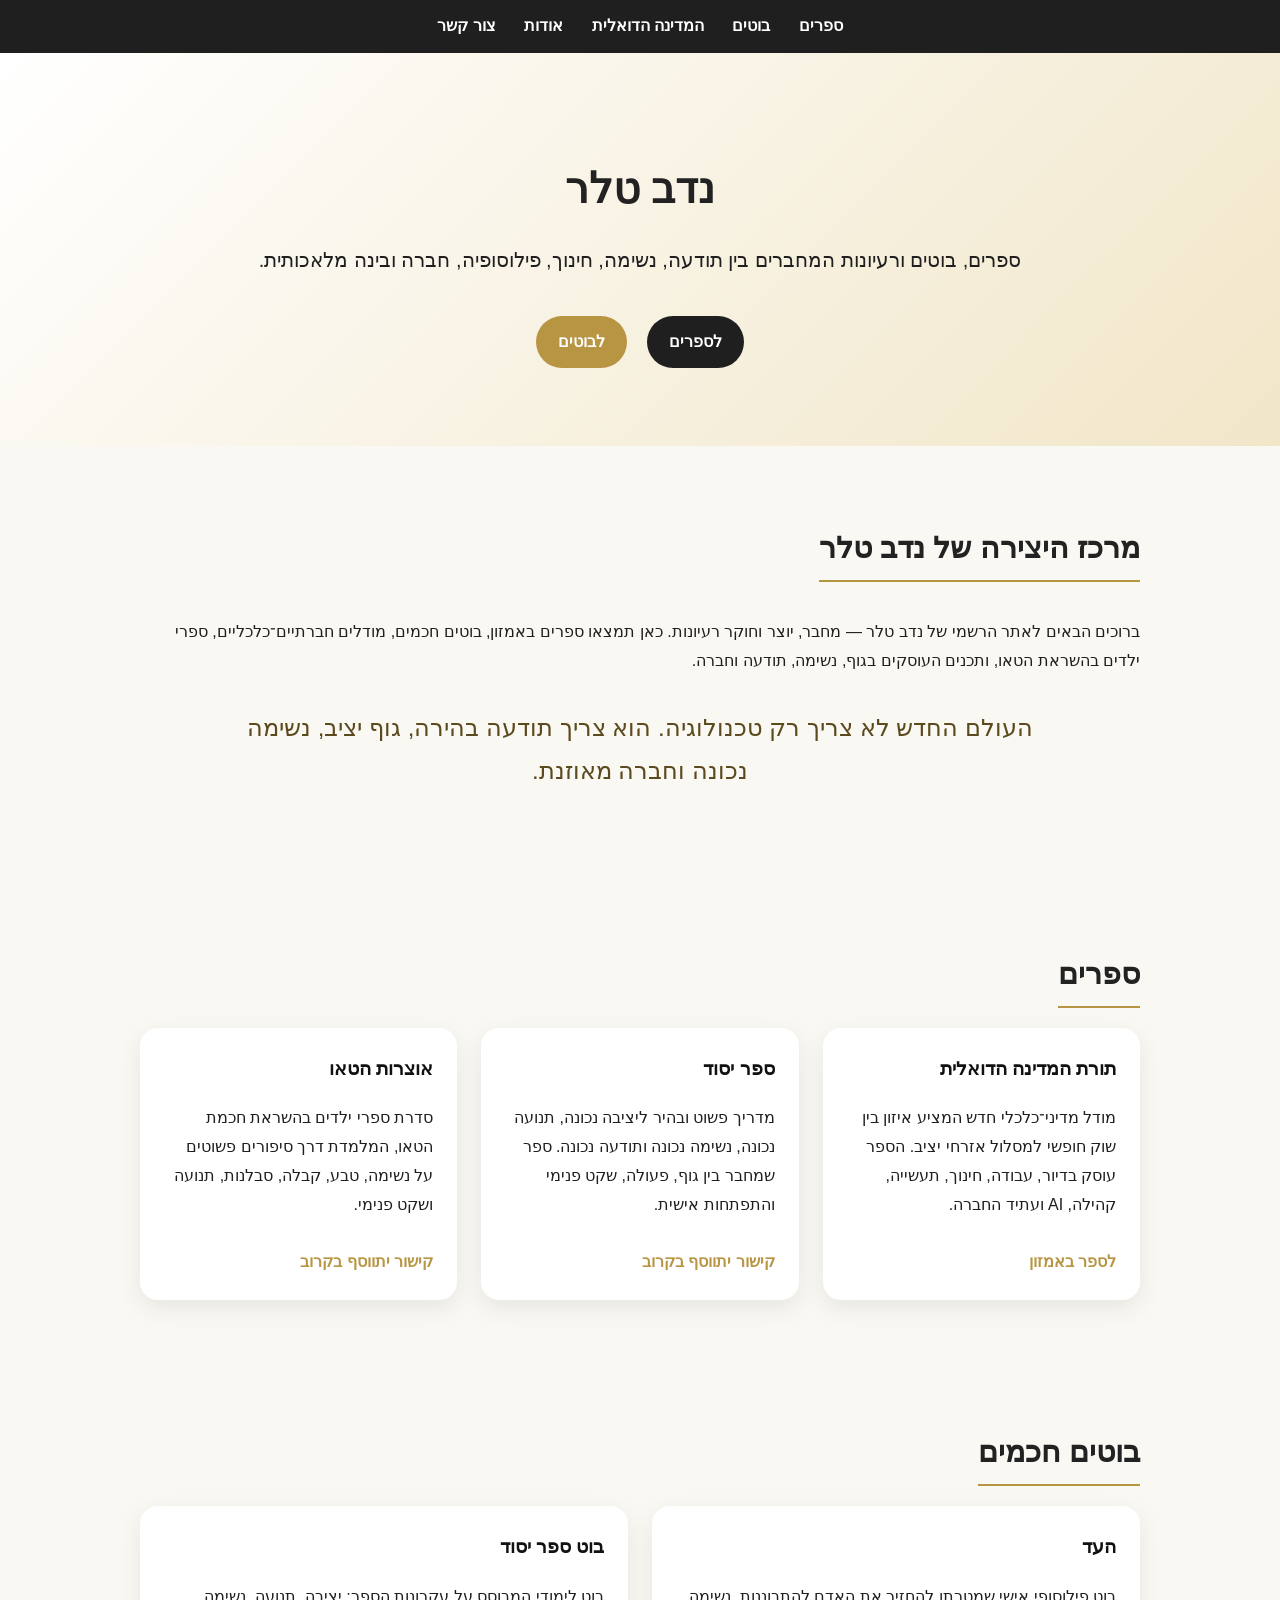
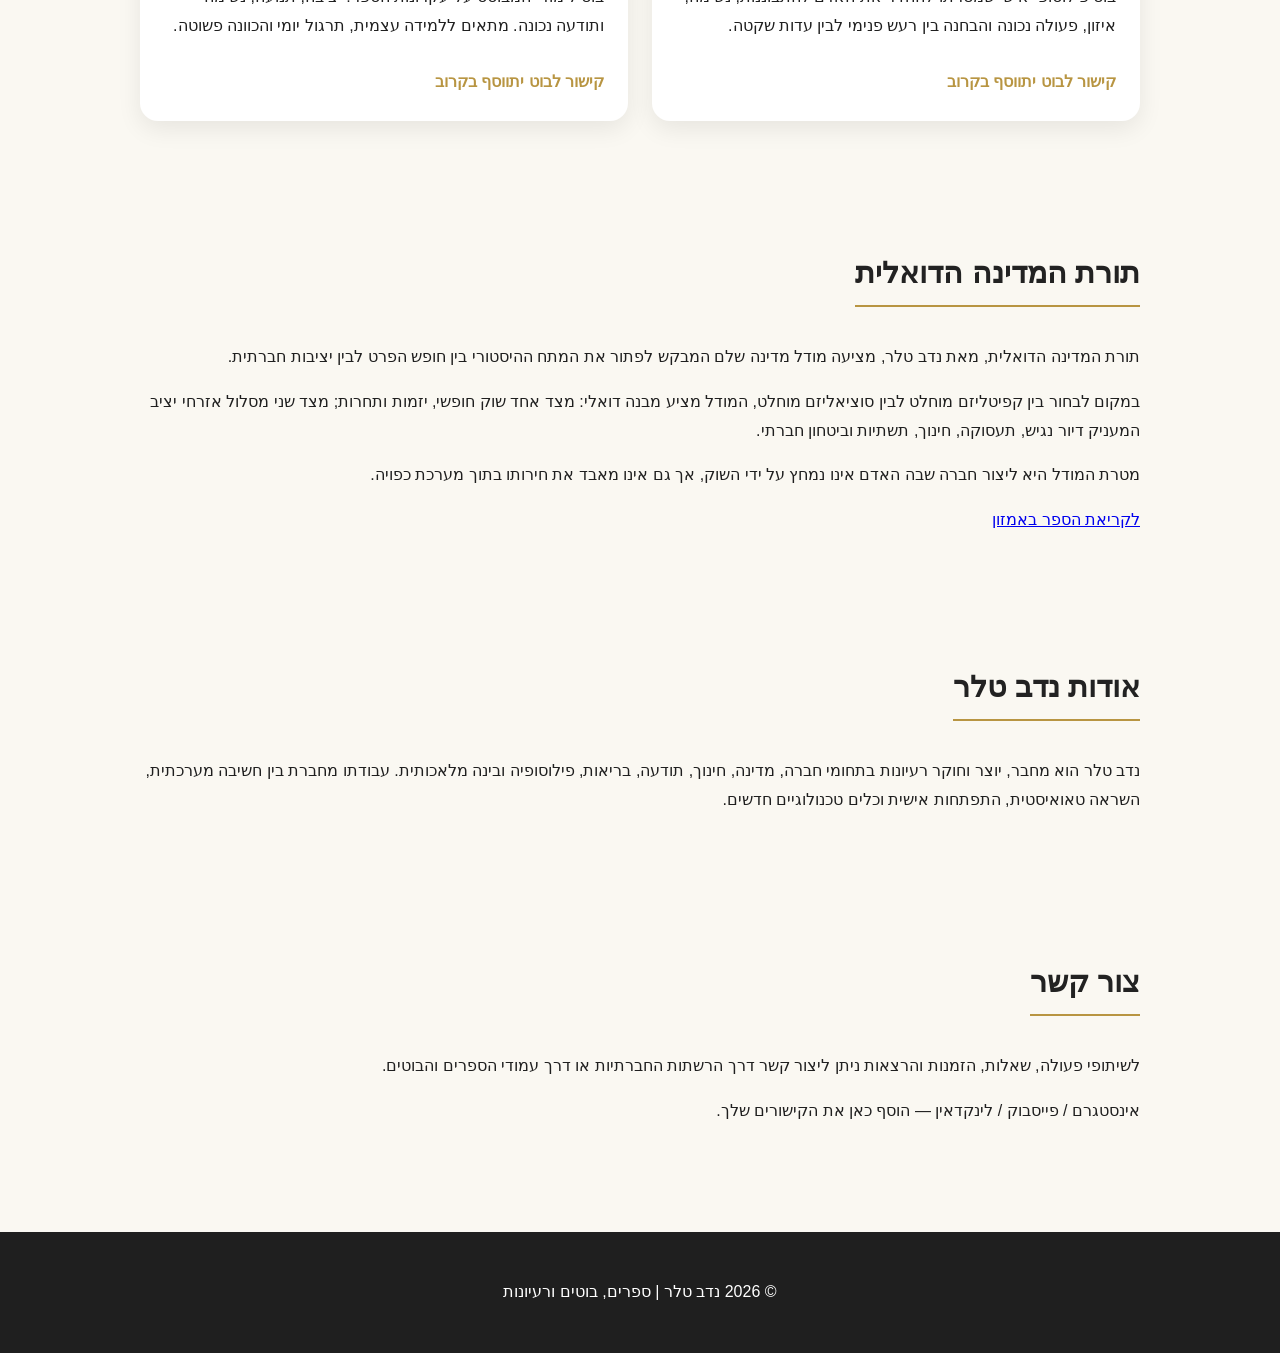
==== index.html @ 66ca5899 "Add files via upload" ====
<!DOCTYPE html>
<html lang="he" dir="rtl">
<head>
  <meta charset="UTF-8" />
  <meta name="viewport" content="width=device-width, initial-scale=1.0" />

  <title>נדב טלר | ספרים, בוטים ורעיונות</title>

  <meta name="description" content="האתר הרשמי של נדב טלר: ספרים באמזון, בוטים חכמים, תורת המדינה הדואלית, אוצרות הטאו, ספר יסוד ותודעת העד." />

  <style>
    body {
      margin: 0;
      font-family: Arial, sans-serif;
      background: #faf8f2;
      color: #1f1f1f;
      line-height: 1.8;
    }

    header {
      background: linear-gradient(135deg, #ffffff, #f1e6c8);
      padding: 70px 20px;
      text-align: center;
    }

    header h1 {
      font-size: 42px;
      margin-bottom: 15px;
      color: #222;
    }

    header p {
      font-size: 20px;
      max-width: 800px;
      margin: 0 auto 30px;
    }

    .buttons a {
      display: inline-block;
      margin: 8px;
      padding: 12px 22px;
      background: #1f1f1f;
      color: white;
      text-decoration: none;
      border-radius: 30px;
      font-weight: bold;
    }

    .buttons a.secondary {
      background: #b89542;
    }

    nav {
      background: #1f1f1f;
      padding: 12px;
      text-align: center;
    }

    nav a {
      color: white;
      text-decoration: none;
      margin: 0 12px;
      font-weight: bold;
    }

    section {
      max-width: 1000px;
      margin: auto;
      padding: 50px 20px;
    }

    h2 {
      font-size: 30px;
      margin-bottom: 20px;
      color: #222;
      border-bottom: 2px solid #b89542;
      display: inline-block;
      padding-bottom: 5px;
    }

    .grid {
      display: grid;
      grid-template-columns: repeat(auto-fit, minmax(280px, 1fr));
      gap: 24px;
    }

    .card {
      background: white;
      padding: 24px;
      border-radius: 18px;
      box-shadow: 0 8px 24px rgba(0,0,0,0.08);
    }

    .card h3 {
      margin-top: 0;
      color: #111;
    }

    .card a {
      display: inline-block;
      margin-top: 12px;
      color: #b89542;
      font-weight: bold;
      text-decoration: none;
    }

    footer {
      background: #1f1f1f;
      color: white;
      text-align: center;
      padding: 30px 20px;
      margin-top: 40px;
    }

    .quote {
      font-size: 24px;
      text-align: center;
      color: #5c4a1f;
      margin: 30px auto;
      max-width: 800px;
    }
  </style>
</head>

<body>

  <nav>
    <a href="#books">ספרים</a>
    <a href="#bots">בוטים</a>
    <a href="#dual-state">המדינה הדואלית</a>
    <a href="#about">אודות</a>
    <a href="#contact">צור קשר</a>
  </nav>

  <header>
    <h1>נדב טלר</h1>
    <p>
      ספרים, בוטים ורעיונות המחברים בין תודעה, נשימה, חינוך, פילוסופיה, חברה ובינה מלאכותית.
    </p>

    <div class="buttons">
      <a href="#books">לספרים</a>
      <a href="#bots" class="secondary">לבוטים</a>
    </div>
  </header>

  <section id="intro">
    <h2>מרכז היצירה של נדב טלר</h2>
    <p>
      ברוכים הבאים לאתר הרשמי של נדב טלר — מחבר, יוצר וחוקר רעיונות.
      כאן תמצאו ספרים באמזון, בוטים חכמים, מודלים חברתיים־כלכליים,
      ספרי ילדים בהשראת הטאו, ותכנים העוסקים בגוף, נשימה, תודעה וחברה.
    </p>

    <p class="quote">
      העולם החדש לא צריך רק טכנולוגיה. הוא צריך תודעה בהירה, גוף יציב, נשימה נכונה וחברה מאוזנת.
    </p>
  </section>

  <section id="books">
    <h2>ספרים</h2>

    <div class="grid">

      <div class="card">
        <h3>תורת המדינה הדואלית</h3>
        <p>
          מודל מדיני־כלכלי חדש המציע איזון בין שוק חופשי למסלול אזרחי יציב.
          הספר עוסק בדיור, עבודה, חינוך, תעשייה, קהילה, AI ועתיד החברה.
        </p>
        <a href="https://www.amazon.com/dp/B0H24NQLD6" target="_blank">לספר באמזון</a>
      </div>

      <div class="card">
        <h3>ספר יסוד</h3>
        <p>
          מדריך פשוט ובהיר ליציבה נכונה, תנועה נכונה, נשימה נכונה ותודעה נכונה.
          ספר שמחבר בין גוף, פעולה, שקט פנימי והתפתחות אישית.
        </p>
        <a href="#" target="_blank">קישור יתווסף בקרוב</a>
      </div>

      <div class="card">
        <h3>אוצרות הטאו</h3>
        <p>
          סדרת ספרי ילדים בהשראת חכמת הטאו, המלמדת דרך סיפורים פשוטים על נשימה,
          טבע, קבלה, סבלנות, תנועה ושקט פנימי.
        </p>
        <a href="#" target="_blank">קישור יתווסף בקרוב</a>
      </div>

    </div>
  </section>

  <section id="bots">
    <h2>בוטים חכמים</h2>

    <div class="grid">

      <div class="card">
        <h3>העד</h3>
        <p>
          בוט פילוסופי אישי שמטרתו להחזיר את האדם להתבוננות, נשימה, איזון,
          פעולה נכונה והבחנה בין רעש פנימי לבין עדות שקטה.
        </p>
        <a href="#" target="_blank">קישור לבוט יתווסף בקרוב</a>
      </div>

      <div class="card">
        <h3>בוט ספר יסוד</h3>
        <p>
          בוט לימודי המבוסס על עקרונות הספר: יציבה, תנועה, נשימה ותודעה נכונה.
          מתאים ללמידה עצמית, תרגול יומי והכוונה פשוטה.
        </p>
        <a href="#" target="_blank">קישור לבוט יתווסף בקרוב</a>
      </div>

    </div>
  </section>

  <section id="dual-state">
    <h2>תורת המדינה הדואלית</h2>
    <p>
      תורת המדינה הדואלית, מאת נדב טלר, מציעה מודל מדינה שלם המבקש לפתור את
      המתח ההיסטורי בין חופש הפרט לבין יציבות חברתית.
    </p>

    <p>
      במקום לבחור בין קפיטליזם מוחלט לבין סוציאליזם מוחלט, המודל מציע מבנה דואלי:
      מצד אחד שוק חופשי, יזמות ותחרות; מצד שני מסלול אזרחי יציב המעניק דיור נגיש,
      תעסוקה, חינוך, תשתיות וביטחון חברתי.
    </p>

    <p>
      מטרת המודל היא ליצור חברה שבה האדם אינו נמחץ על ידי השוק,
      אך גם אינו מאבד את חירותו בתוך מערכת כפויה.
    </p>

    <a href="https://www.amazon.com/dp/B0H24NQLD6" target="_blank">לקריאת הספר באמזון</a>
  </section>

  <section id="about">
    <h2>אודות נדב טלר</h2>
    <p>
      נדב טלר הוא מחבר, יוצר וחוקר רעיונות בתחומי חברה, מדינה, חינוך, תודעה,
      בריאות, פילוסופיה ובינה מלאכותית. עבודתו מחברת בין חשיבה מערכתית,
      השראה טאואיסטית, התפתחות אישית וכלים טכנולוגיים חדשים.
    </p>
  </section>

  <section id="contact">
    <h2>צור קשר</h2>
    <p>
      לשיתופי פעולה, שאלות, הזמנות והרצאות ניתן ליצור קשר דרך הרשתות החברתיות
      או דרך עמודי הספרים והבוטים.
    </p>

    <p>
      אינסטגרם / פייסבוק / לינקדאין — הוסף כאן את הקישורים שלך.
    </p>
  </section>

  <footer>
    <p>© 2026 נדב טלר | ספרים, בוטים ורעיונות</p>
  </footer>

</body>
</html>
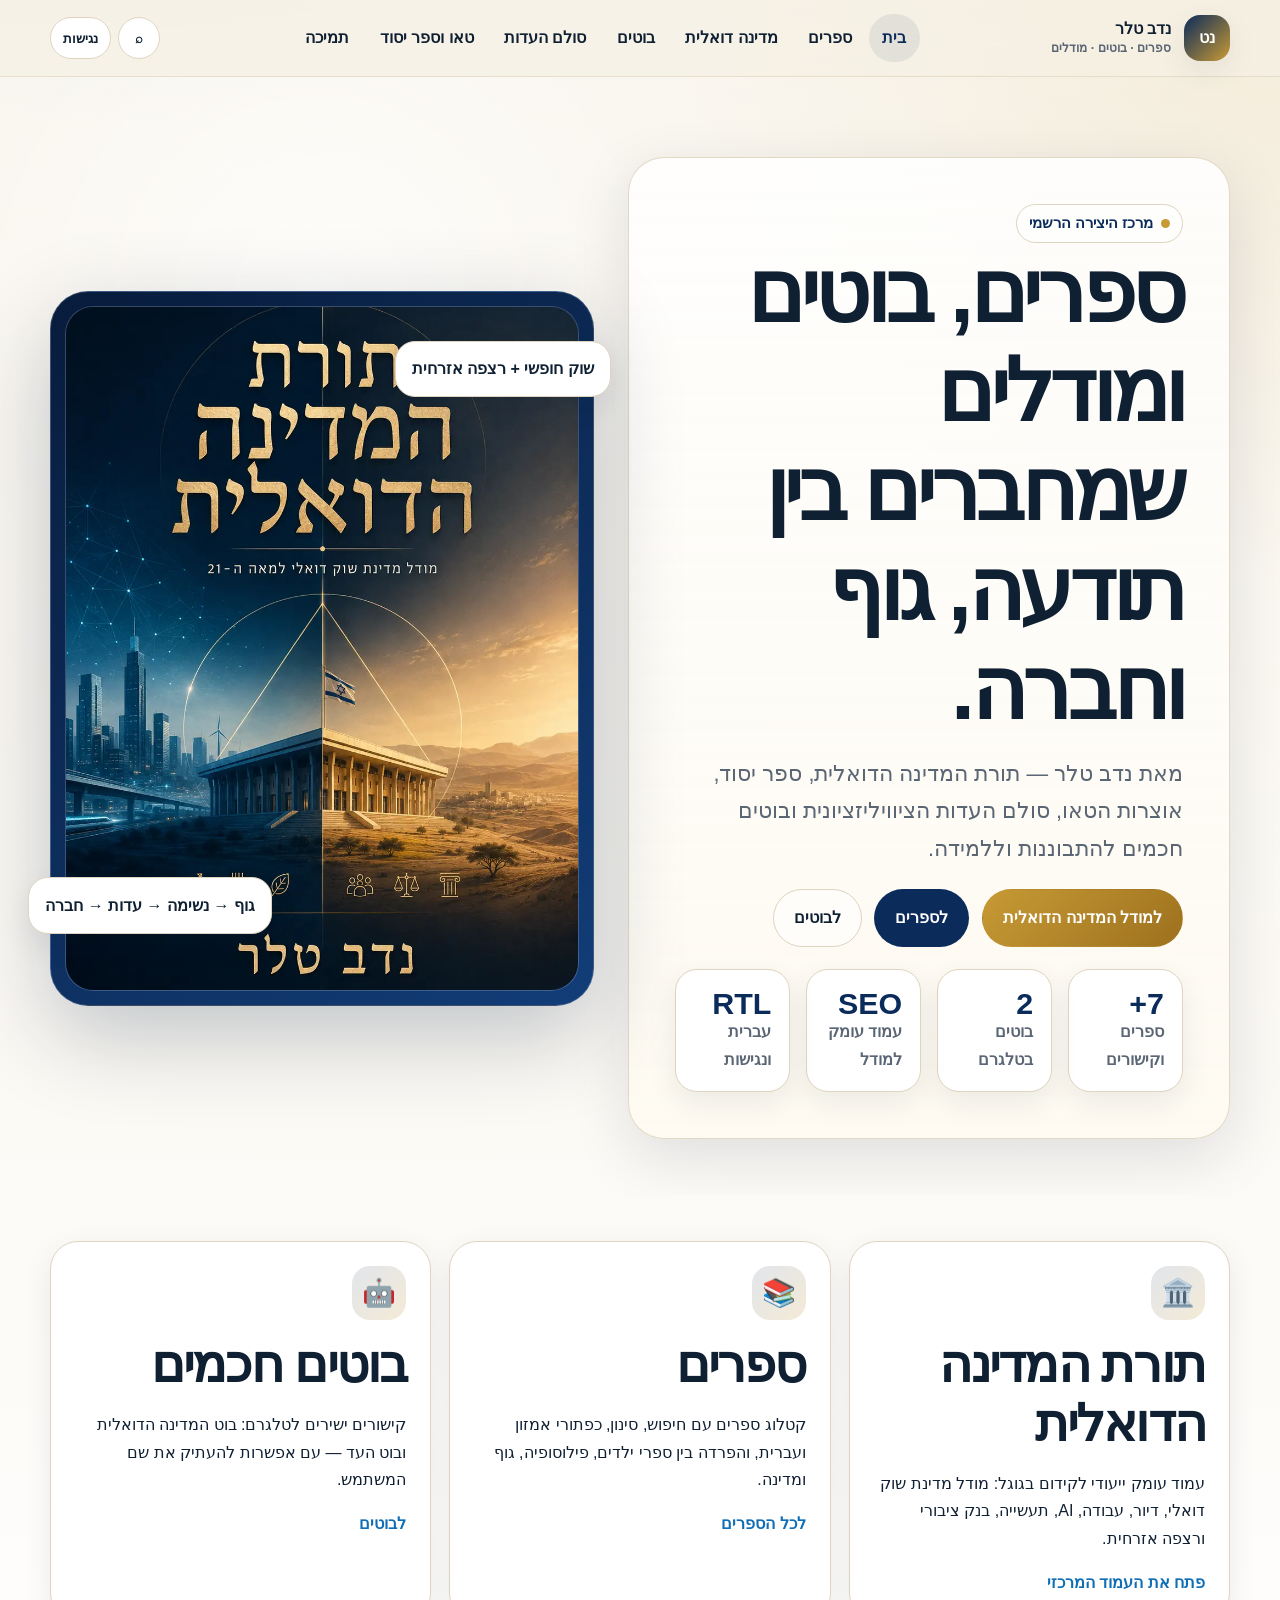
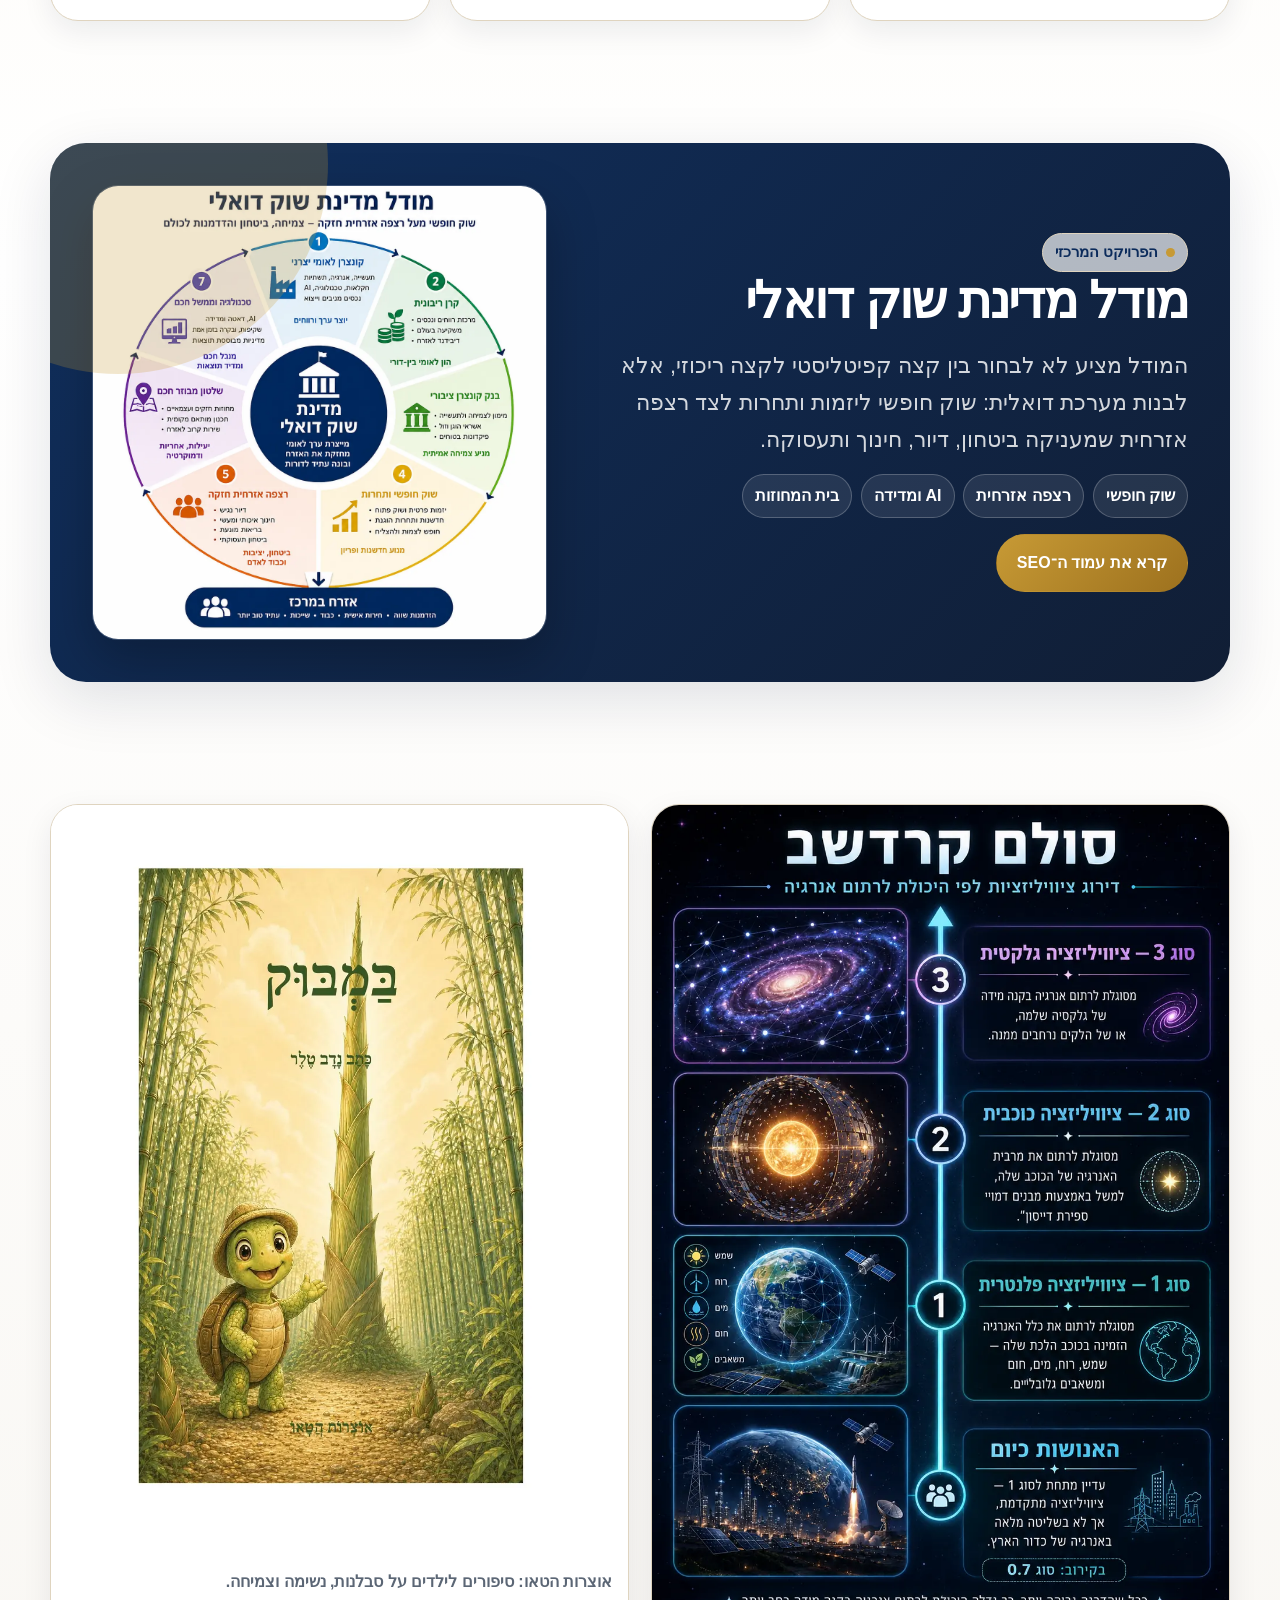
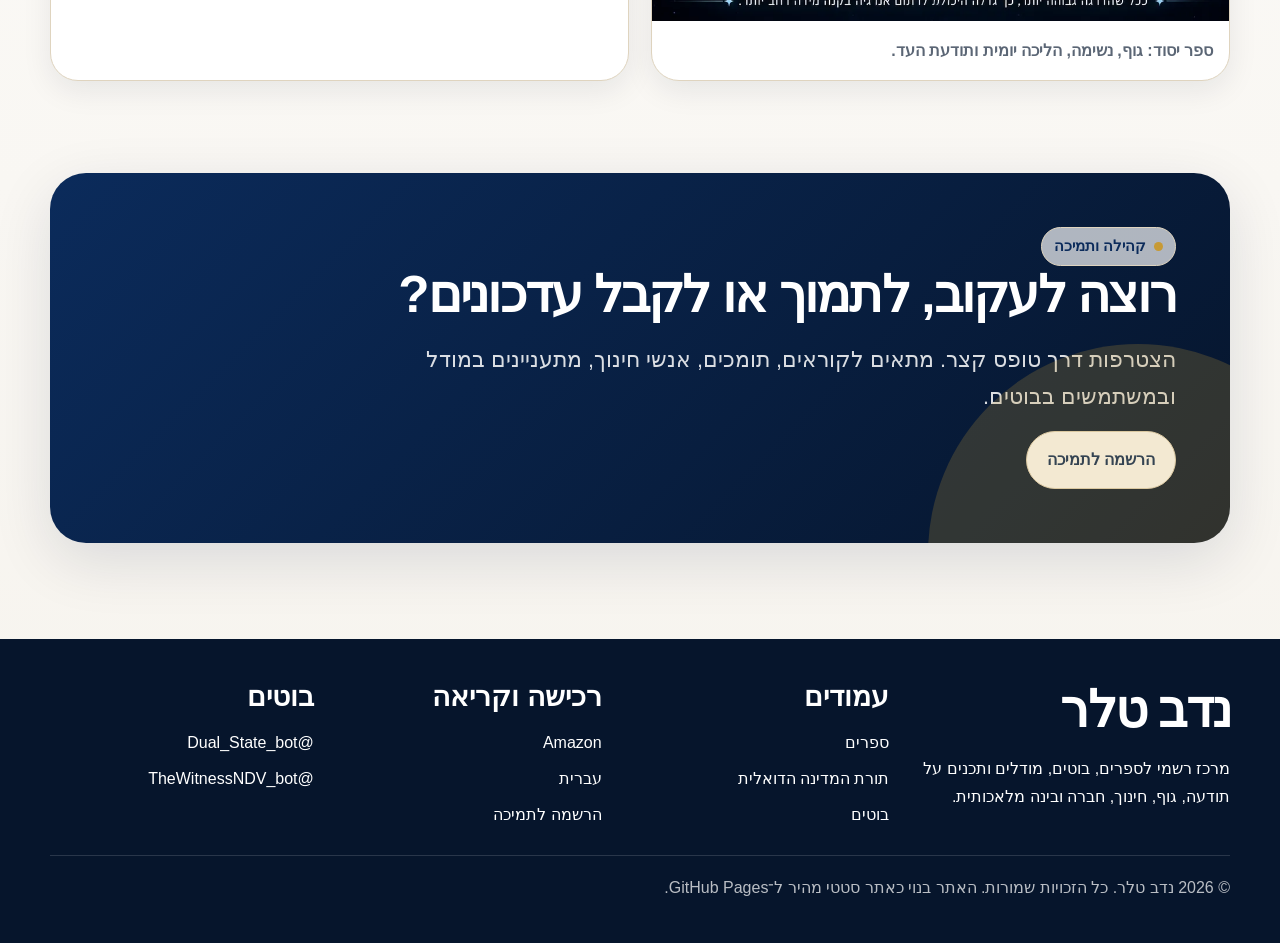
==== commit bb170c77: "Add files via upload" ====
--- a/index.html
+++ b/index.html
@@ -1,268 +1,146 @@
-<!DOCTYPE html>
-<html lang="he" dir="rtl">
-<head>
-  <meta charset="UTF-8" />
-  <meta name="viewport" content="width=device-width, initial-scale=1.0" />
-
-  <title>נדב טלר | ספרים, בוטים ורעיונות</title>
-
-  <meta name="description" content="האתר הרשמי של נדב טלר: ספרים באמזון, בוטים חכמים, תורת המדינה הדואלית, אוצרות הטאו, ספר יסוד ותודעת העד." />
-
-  <style>
-    body {
-      margin: 0;
-      font-family: Arial, sans-serif;
-      background: #faf8f2;
-      color: #1f1f1f;
-      line-height: 1.8;
-    }
-
-    header {
-      background: linear-gradient(135deg, #ffffff, #f1e6c8);
-      padding: 70px 20px;
-      text-align: center;
-    }
-
-    header h1 {
-      font-size: 42px;
-      margin-bottom: 15px;
-      color: #222;
-    }
-
-    header p {
-      font-size: 20px;
-      max-width: 800px;
-      margin: 0 auto 30px;
-    }
-
-    .buttons a {
-      display: inline-block;
-      margin: 8px;
-      padding: 12px 22px;
-      background: #1f1f1f;
-      color: white;
-      text-decoration: none;
-      border-radius: 30px;
-      font-weight: bold;
-    }
-
-    .buttons a.secondary {
-      background: #b89542;
-    }
-
-    nav {
-      background: #1f1f1f;
-      padding: 12px;
-      text-align: center;
-    }
-
-    nav a {
-      color: white;
-      text-decoration: none;
-      margin: 0 12px;
-      font-weight: bold;
-    }
-
-    section {
-      max-width: 1000px;
-      margin: auto;
-      padding: 50px 20px;
-    }
-
-    h2 {
-      font-size: 30px;
-      margin-bottom: 20px;
-      color: #222;
-      border-bottom: 2px solid #b89542;
-      display: inline-block;
-      padding-bottom: 5px;
-    }
-
-    .grid {
-      display: grid;
-      grid-template-columns: repeat(auto-fit, minmax(280px, 1fr));
-      gap: 24px;
-    }
-
-    .card {
-      background: white;
-      padding: 24px;
-      border-radius: 18px;
-      box-shadow: 0 8px 24px rgba(0,0,0,0.08);
-    }
-
-    .card h3 {
-      margin-top: 0;
-      color: #111;
-    }
-
-    .card a {
-      display: inline-block;
-      margin-top: 12px;
-      color: #b89542;
-      font-weight: bold;
-      text-decoration: none;
-    }
-
-    footer {
-      background: #1f1f1f;
-      color: white;
-      text-align: center;
-      padding: 30px 20px;
-      margin-top: 40px;
-    }
-
-    .quote {
-      font-size: 24px;
-      text-align: center;
-      color: #5c4a1f;
-      margin: 30px auto;
-      max-width: 800px;
-    }
-  </style>
-</head>
-
-<body>
-
-  <nav>
-    <a href="#books">ספרים</a>
-    <a href="#bots">בוטים</a>
-    <a href="#dual-state">המדינה הדואלית</a>
-    <a href="#about">אודות</a>
-    <a href="#contact">צור קשר</a>
-  </nav>
-
-  <header>
-    <h1>נדב טלר</h1>
-    <p>
-      ספרים, בוטים ורעיונות המחברים בין תודעה, נשימה, חינוך, פילוסופיה, חברה ובינה מלאכותית.
-    </p>
-
-    <div class="buttons">
-      <a href="#books">לספרים</a>
-      <a href="#bots" class="secondary">לבוטים</a>
-    </div>
-  </header>
-
-  <section id="intro">
-    <h2>מרכז היצירה של נדב טלר</h2>
-    <p>
-      ברוכים הבאים לאתר הרשמי של נדב טלר — מחבר, יוצר וחוקר רעיונות.
-      כאן תמצאו ספרים באמזון, בוטים חכמים, מודלים חברתיים־כלכליים,
-      ספרי ילדים בהשראת הטאו, ותכנים העוסקים בגוף, נשימה, תודעה וחברה.
-    </p>
-
-    <p class="quote">
-      העולם החדש לא צריך רק טכנולוגיה. הוא צריך תודעה בהירה, גוף יציב, נשימה נכונה וחברה מאוזנת.
-    </p>
-  </section>
-
-  <section id="books">
-    <h2>ספרים</h2>
-
-    <div class="grid">
-
-      <div class="card">
-        <h3>תורת המדינה הדואלית</h3>
-        <p>
-          מודל מדיני־כלכלי חדש המציע איזון בין שוק חופשי למסלול אזרחי יציב.
-          הספר עוסק בדיור, עבודה, חינוך, תעשייה, קהילה, AI ועתיד החברה.
-        </p>
-        <a href="https://www.amazon.com/dp/B0H24NQLD6" target="_blank">לספר באמזון</a>
-      </div>
-
-      <div class="card">
-        <h3>ספר יסוד</h3>
-        <p>
-          מדריך פשוט ובהיר ליציבה נכונה, תנועה נכונה, נשימה נכונה ותודעה נכונה.
-          ספר שמחבר בין גוף, פעולה, שקט פנימי והתפתחות אישית.
-        </p>
-        <a href="#" target="_blank">קישור יתווסף בקרוב</a>
-      </div>
-
-      <div class="card">
-        <h3>אוצרות הטאו</h3>
-        <p>
-          סדרת ספרי ילדים בהשראת חכמת הטאו, המלמדת דרך סיפורים פשוטים על נשימה,
-          טבע, קבלה, סבלנות, תנועה ושקט פנימי.
-        </p>
-        <a href="#" target="_blank">קישור יתווסף בקרוב</a>
-      </div>
-
-    </div>
-  </section>
-
-  <section id="bots">
-    <h2>בוטים חכמים</h2>
-
-    <div class="grid">
-
-      <div class="card">
-        <h3>העד</h3>
-        <p>
-          בוט פילוסופי אישי שמטרתו להחזיר את האדם להתבוננות, נשימה, איזון,
-          פעולה נכונה והבחנה בין רעש פנימי לבין עדות שקטה.
-        </p>
-        <a href="#" target="_blank">קישור לבוט יתווסף בקרוב</a>
-      </div>
-
-      <div class="card">
-        <h3>בוט ספר יסוד</h3>
-        <p>
-          בוט לימודי המבוסס על עקרונות הספר: יציבה, תנועה, נשימה ותודעה נכונה.
-          מתאים ללמידה עצמית, תרגול יומי והכוונה פשוטה.
-        </p>
-        <a href="#" target="_blank">קישור לבוט יתווסף בקרוב</a>
-      </div>
-
-    </div>
-  </section>
-
-  <section id="dual-state">
-    <h2>תורת המדינה הדואלית</h2>
-    <p>
-      תורת המדינה הדואלית, מאת נדב טלר, מציעה מודל מדינה שלם המבקש לפתור את
-      המתח ההיסטורי בין חופש הפרט לבין יציבות חברתית.
-    </p>
-
-    <p>
-      במקום לבחור בין קפיטליזם מוחלט לבין סוציאליזם מוחלט, המודל מציע מבנה דואלי:
-      מצד אחד שוק חופשי, יזמות ותחרות; מצד שני מסלול אזרחי יציב המעניק דיור נגיש,
-      תעסוקה, חינוך, תשתיות וביטחון חברתי.
-    </p>
-
-    <p>
-      מטרת המודל היא ליצור חברה שבה האדם אינו נמחץ על ידי השוק,
-      אך גם אינו מאבד את חירותו בתוך מערכת כפויה.
-    </p>
-
-    <a href="https://www.amazon.com/dp/B0H24NQLD6" target="_blank">לקריאת הספר באמזון</a>
-  </section>
-
-  <section id="about">
-    <h2>אודות נדב טלר</h2>
-    <p>
-      נדב טלר הוא מחבר, יוצר וחוקר רעיונות בתחומי חברה, מדינה, חינוך, תודעה,
-      בריאות, פילוסופיה ובינה מלאכותית. עבודתו מחברת בין חשיבה מערכתית,
-      השראה טאואיסטית, התפתחות אישית וכלים טכנולוגיים חדשים.
-    </p>
-  </section>
-
-  <section id="contact">
-    <h2>צור קשר</h2>
-    <p>
-      לשיתופי פעולה, שאלות, הזמנות והרצאות ניתן ליצור קשר דרך הרשתות החברתיות
-      או דרך עמודי הספרים והבוטים.
-    </p>
-
-    <p>
-      אינסטגרם / פייסבוק / לינקדאין — הוסף כאן את הקישורים שלך.
-    </p>
-  </section>
-
-  <footer>
-    <p>© 2026 נדב טלר | ספרים, בוטים ורעיונות</p>
-  </footer>
-
-</body>
+<!doctype html>
+<html lang="he" dir="rtl">
+<head>
+  <meta charset="utf-8">
+  <meta name="viewport" content="width=device-width, initial-scale=1">
+  <title>נדב טלר | ספרים, בוטים ומודלים לעולם חדש</title>
+  <meta name="description" content="האתר הרשמי של נדב טלר: תורת המדינה הדואלית, ספר יסוד, אוצרות הטאו, סולם העדות הציוויליזציונית ובוטים בטלגרם.">
+  <meta name="keywords" content="נדב טלר, תורת המדינה הדואלית, מדינת שוק דואלי, אוצרות הטאו, ספר יסוד, בוטים בטלגרם">
+  <meta name="author" content="נדב טלר">
+  <meta name="robots" content="index, follow, max-image-preview:large">
+  <link rel="canonical" href="https://chiefteller.github.io/nadav-teller-official/">
+  <link rel="icon" href="assets/img/favicon.svg" type="image/svg+xml">
+  <link rel="preload" href="assets/css/style.css" as="style">
+  <link rel="stylesheet" href="assets/css/style.css">
+  <meta property="og:type" content="website">
+  <meta property="og:locale" content="he_IL">
+  <meta property="og:site_name" content="נדב טלר — ספרים, בוטים ומודלים">
+  <meta property="og:title" content="נדב טלר | ספרים, בוטים ומודלים לעולם חדש">
+  <meta property="og:description" content="האתר הרשמי של נדב טלר: תורת המדינה הדואלית, ספר יסוד, אוצרות הטאו, סולם העדות הציוויליזציונית ובוטים בטלגרם.">
+  <meta property="og:url" content="https://chiefteller.github.io/nadav-teller-official/">
+  <meta property="og:image" content="https://chiefteller.github.io/nadav-teller-official/assets/img/og-dual-state.jpg">
+  <meta name="twitter:card" content="summary_large_image">
+  <meta name="theme-color" content="#0b2b5b">
+  <link rel="manifest" href="site.webmanifest">
+  <!-- Search Console: הדבק כאן תג אימות של Google Search Console אם תקבל כזה מגוגל -->
+  <script type="application/ld+json">
+  {"@context": "https://schema.org", "@type": "Person", "name": "Nadav Teller", "alternateName": "נדב טלר", "url": "https://chiefteller.github.io/nadav-teller-official/", "sameAs": ["https://www.amazon.com/dp/B0H24NQLD6", "https://www.e-vrit.co.il/Author/19479/%D7%A0%D7%93%D7%91_%D7%98%D7%9C%D7%A8"], "knowsAbout": ["תורת המדינה הדואלית", "מודל מדינת שוק דואלי", "תודעת העד", "אוצרות הטאו", "ספר יסוד", "בוטים חכמים"]}
+  </script>
+  
+</head>
+<body>
+  <a class="skip-link" href="#main">דלג לתוכן המרכזי</a>
+  <div class="read-progress" aria-hidden="true"></div>
+
+  <header class="site-header" role="banner">
+    <div class="container header-inner">
+      <a class="brand" href="index.html" aria-label="דף הבית של נדב טלר">
+        <span class="brand-mark" aria-hidden="true">נט</span>
+        <span class="brand-name">נדב טלר<small>ספרים · בוטים · מודלים</small></span>
+      </a>
+      <nav class="main-nav" data-main-nav aria-label="ניווט ראשי"><a href="index.html">בית</a><a href="books.html">ספרים</a><a href="dual-state.html">מדינה דואלית</a><a href="bots.html">בוטים</a><a href="witness.html">סולם העדות</a><a href="tao.html">טאו וספר יסוד</a><a href="support.html">תמיכה</a></nav>
+      <div class="header-actions">
+        <button class="icon-btn" type="button" data-search-open aria-expanded="false" aria-label="חיפוש באתר">⌕</button>
+        <button class="icon-btn" type="button" data-access-open aria-expanded="false" aria-label="פתיחת אפשרויות נגישות">נגישות</button>
+        <button class="icon-btn nav-toggle" type="button" data-nav-toggle aria-expanded="false" aria-label="פתיחת תפריט">☰</button>
+      </div>
+    </div>
+  </header>
+  <aside class="access-panel" data-access-panel aria-label="אפשרויות נגישות">
+    <h2>אפשרויות נגישות</h2>
+    <div class="toggle-row"><span>ניגודיות גבוהה</span><button type="button" data-pref="contrast">הפעל/כבה</button></div>
+    <div class="toggle-row"><span>טקסט גדול</span><button type="button" data-pref="largeText">הפעל/כבה</button></div>
+    <div class="toggle-row"><span>צמצום תנועה</span><button type="button" data-pref="reduceMotion">הפעל/כבה</button></div>
+    <p class="small">האתר כולל ניווט מקלדת, טקסט חלופי לתמונות, יחס ניגודיות משופר וכפתור דילוג לתוכן.</p>
+  </aside>
+  <section class="search-panel" data-search-panel aria-label="חיפוש באתר">
+    <div class="search-box" role="dialog" aria-modal="true" aria-labelledby="search-title">
+      <button class="icon-btn" type="button" data-search-close aria-label="סגירת חיפוש">×</button>
+      <h2 id="search-title">חיפוש מהיר באתר</h2>
+      <label class="visually-hidden" for="site-search">הקלד מילת חיפוש</label>
+      <input id="site-search" data-site-search type="search" placeholder="חפש: מדינה דואלית, ספר יסוד, במבוק, בוטים...">
+      <div class="site-search-results" data-site-results aria-live="polite"></div>
+    </div>
+  </section>
+
+  <main id="main">
+    <section class="hero">
+      <div class="container hero-grid">
+        <div class="hero-card">
+          <span class="eyebrow">מרכז היצירה הרשמי</span>
+          <h1>ספרים, בוטים ומודלים שמחברים בין תודעה, גוף וחברה.</h1>
+          <p class="lead">מאת נדב טלר — תורת המדינה הדואלית, ספר יסוד, אוצרות הטאו, סולם העדות הציוויליזציונית ובוטים חכמים להתבוננות וללמידה.</p>
+          <div class="hero-actions">
+            <a class="btn gold" href="dual-state.html">למודל המדינה הדואלית</a>
+            <a class="btn" href="books.html">לספרים</a>
+            <a class="btn ghost" href="bots.html">לבוטים</a>
+          </div>
+          <div class="stat-strip" aria-label="נתוני האתר">
+            <div class="stat"><strong>7+</strong><span>ספרים וקישורים</span></div>
+            <div class="stat"><strong>2</strong><span>בוטים בטלגרם</span></div>
+            <div class="stat"><strong>SEO</strong><span>עמוד עומק למודל</span></div>
+            <div class="stat"><strong>RTL</strong><span>עברית ונגישות</span></div>
+          </div>
+        </div>
+        <div class="hero-visual" aria-label="תצוגת כריכת תורת המדינה הדואלית">
+          <div class="device"><div class="device-screen"><img src="assets/img/dual-state-cover-dark.webp" width="933" height="1400" alt="כריכת הספר תורת המדינה הדואלית מאת נדב טלר"></div></div>
+          <div class="floating-chip chip-a">שוק חופשי + רצפה אזרחית</div>
+          <div class="floating-chip chip-b">גוף → נשימה → עדות → חברה</div>
+        </div>
+      </div>
+    </section>
+
+    <section class="section compact">
+      <div class="container app-grid">
+        <article class="app-card"><div class="icon">🏛️</div><h2>תורת המדינה הדואלית</h2><p>עמוד עומק ייעודי לקידום בגוגל: מודל מדינת שוק דואלי, דיור, עבודה, AI, תעשייה, בנק ציבורי ורצפה אזרחית.</p><a href="dual-state.html">פתח את העמוד המרכזי</a></article>
+        <article class="app-card"><div class="icon">📚</div><h2>ספרים</h2><p>קטלוג ספרים עם חיפוש, סינון, כפתורי אמזון ועברית, והפרדה בין ספרי ילדים, פילוסופיה, גוף ומדינה.</p><a href="books.html">לכל הספרים</a></article>
+        <article class="app-card"><div class="icon">🤖</div><h2>בוטים חכמים</h2><p>קישורים ישירים לטלגרם: בוט המדינה הדואלית ובוט העד — עם אפשרות להעתיק את שם המשתמש.</p><a href="bots.html">לבוטים</a></article>
+      </div>
+    </section>
+
+    <section class="section">
+      <div class="container feature-grid feature">
+        <div>
+          <span class="eyebrow">הפרויקט המרכזי</span>
+          <h2>מודל מדינת שוק דואלי</h2>
+          <p class="lead">המודל מציע לא לבחור בין קצה קפיטליסטי לקצה ריכוזי, אלא לבנות מערכת דואלית: שוק חופשי ליזמות ותחרות לצד רצפה אזרחית שמעניקה ביטחון, דיור, חינוך ותעסוקה.</p>
+          <div class="pill-list"><span class="pill">שוק חופשי</span><span class="pill">רצפה אזרחית</span><span class="pill">AI ומדידה</span><span class="pill">בית המחוזות</span></div>
+          <a class="btn gold" href="dual-state.html">קרא את עמוד ה־SEO</a>
+        </div>
+        <img src="assets/img/dual-state-wheel.webp" width="1254" height="1254" loading="lazy" decoding="async" alt="דיאגרמת מודל מדינת שוק דואלי">
+      </div>
+    </section>
+
+    <section class="section compact">
+      <div class="container cards-2">
+        <article class="image-panel"><img src="assets/img/daily-walking.webp" width="990" height="1400" loading="lazy" decoding="async" alt="הליכה יומית 30 דקות ביום מתוך ספר יסוד"><div class="caption"><strong>ספר יסוד:</strong> גוף, נשימה, הליכה יומית ותודעת העד.</div></article>
+        <article class="image-panel"><img src="assets/img/bamboo-cover.webp" width="1081" height="1400" loading="lazy" decoding="async" alt="כריכת הספר במבוק מתוך אוצרות הטאו"><div class="caption"><strong>אוצרות הטאו:</strong> סיפורים לילדים על סבלנות, נשימה וצמיחה.</div></article>
+      </div>
+    </section>
+
+    <section class="section compact">
+      <div class="container cta-band">
+        <span class="eyebrow">קהילה ותמיכה</span>
+        <h2>רוצה לעקוב, לתמוך או לקבל עדכונים?</h2>
+        <p class="lead">הצטרפות דרך טופס קצר. מתאים לקוראים, תומכים, אנשי חינוך, מתעניינים במודל ובמשתמשים בבוטים.</p>
+        <a class="btn light" href="https://forms.gle/Pm6Scd9xNanFKUUW9" target="_blank" rel="noopener">הרשמה לתמיכה</a>
+      </div>
+    </section>
+  </main>
+
+  <footer class="site-footer" role="contentinfo">
+    <div class="container footer-grid">
+      <div>
+        <h2>נדב טלר</h2>
+        <p>מרכז רשמי לספרים, בוטים, מודלים ותכנים על תודעה, גוף, חינוך, חברה ובינה מלאכותית.</p>
+      </div>
+      <div><h3>עמודים</h3><div class="footer-links"><a href="books.html">ספרים</a><a href="dual-state.html">תורת המדינה הדואלית</a><a href="bots.html">בוטים</a></div></div>
+      <div><h3>רכישה וקריאה</h3><div class="footer-links"><a href="https://www.amazon.com/dp/B0H24NQLD6" target="_blank" rel="noopener">Amazon</a><a href="https://www.e-vrit.co.il/Author/19479/%D7%A0%D7%93%D7%91_%D7%98%D7%9C%D7%A8" target="_blank" rel="noopener">עברית</a><a href="support.html">הרשמה לתמיכה</a></div></div>
+      <div><h3>בוטים</h3><div class="footer-links"><a href="https://t.me/Dual_State_bot" target="_blank" rel="noopener">@Dual_State_bot</a><a href="https://t.me/TheWitnessNDV_bot" target="_blank" rel="noopener">@TheWitnessNDV_bot</a></div></div>
+    </div>
+    <div class="container footer-bottom">© 2026 נדב טלר. כל הזכויות שמורות. האתר בנוי כאתר סטטי מהיר ל־GitHub Pages.</div>
+  </footer>
+  <div class="lightbox" aria-label="תצוגת תמונה מוגדלת"><button type="button">סגירה</button><img alt=""></div>
+  <script src="assets/js/app.js" defer></script>
+</body>
 </html>
--- a/assets/css/style.css
+++ b/assets/css/style.css
@@ -0,0 +1,59 @@
+:root{
+  --bg:#f7f2e7;
+  --bg-soft:#fffaf0;
+  --surface:#ffffff;
+  --surface-2:#f8fbff;
+  --text:#102033;
+  --muted:#5b6675;
+  --line:#dfd4bf;
+  --primary:#0b2b5b;
+  --primary-2:#0f6eb5;
+  --gold:#c79a35;
+  --gold-2:#ead7a3;
+  --green:#116c42;
+  --red:#b3322b;
+  --shadow:0 18px 60px rgba(6,24,54,.12);
+  --shadow-soft:0 10px 30px rgba(6,24,54,.08);
+  --radius:28px;
+  --radius-sm:18px;
+  --max:1180px;
+  --focus:0 0 0 4px rgba(199,154,53,.35);
+}
+*{box-sizing:border-box}
+html{scroll-behavior:smooth}
+body{
+  margin:0;
+  font-family:Arial,"Noto Sans Hebrew","Segoe UI",sans-serif;
+  direction:rtl;
+  color:var(--text);
+  background:
+    radial-gradient(circle at 10% -10%,rgba(16,110,181,.14),transparent 34rem),
+    radial-gradient(circle at 100% 0%,rgba(199,154,53,.18),transparent 38rem),
+    linear-gradient(180deg,var(--bg),#fff 45%,#f6f3ed);
+  line-height:1.72;
+  text-rendering:optimizeLegibility;
+}
+body.high-contrast{
+  --bg:#05070a;--bg-soft:#0b0f17;--surface:#111827;--surface-2:#0f172a;--text:#ffffff;--muted:#d9e1ee;--line:#344157;--primary:#80c7ff;--primary-2:#9ad6ff;--gold:#ffd56b;--gold-2:#6b561b;--green:#65e2a3;--red:#ff9a8e;--shadow:0 18px 60px rgba(0,0,0,.45);--shadow-soft:0 10px 30px rgba(0,0,0,.35)
+}
+body.large-text{font-size:112.5%}
+body.reduce-motion *,body.reduce-motion *::before,body.reduce-motion *::after{animation:none!important;transition:none!important;scroll-behavior:auto!important}
+a{color:var(--primary-2);text-decoration:none}
+a:hover{text-decoration:underline;text-underline-offset:.18em}
+a:focus,button:focus,input:focus,select:focus{outline:none;box-shadow:var(--focus)}
+img{max-width:100%;height:auto;display:block}
+.skip-link{position:absolute;top:-100px;right:16px;background:var(--primary);color:#fff;padding:10px 14px;border-radius:999px;z-index:9999}.skip-link:focus{top:16px}
+.read-progress{position:fixed;inset:0 0 auto 0;height:4px;background:linear-gradient(90deg,var(--gold),var(--primary-2));transform-origin:right;transform:scaleX(0);z-index:1000}
+.container{width:min(var(--max),calc(100% - 32px));margin-inline:auto}.narrow{width:min(900px,calc(100% - 32px));margin-inline:auto}.section{padding:76px 0}.section.compact{padding:46px 0}.eyebrow{display:inline-flex;align-items:center;gap:.5rem;padding:.35rem .75rem;border:1px solid var(--line);background:rgba(255,255,255,.68);border-radius:999px;color:var(--primary);font-weight:800;font-size:.92rem}.eyebrow::before{content:"";width:.55rem;height:.55rem;border-radius:999px;background:var(--gold)}
+h1,h2,h3{line-height:1.15;margin:0 0 1rem}h1{font-size:clamp(2.4rem,7vw,5.4rem);letter-spacing:-.05em}h2{font-size:clamp(2rem,4vw,3.3rem);letter-spacing:-.035em}h3{font-size:clamp(1.25rem,2.2vw,1.75rem)}p{margin:0 0 1rem}.lead{font-size:clamp(1.1rem,2vw,1.35rem);color:var(--muted);max-width:850px}.small{font-size:.92rem;color:var(--muted)}.gold{color:var(--gold)}.blue{color:var(--primary)}.visually-hidden{position:absolute!important;width:1px;height:1px;overflow:hidden;clip:rect(0 0 0 0);white-space:nowrap}
+.site-header{position:sticky;top:0;z-index:999;background:rgba(247,242,231,.82);backdrop-filter:blur(18px);border-bottom:1px solid rgba(223,212,191,.72)}body.high-contrast .site-header{background:rgba(5,7,10,.86)}.header-inner{height:76px;display:flex;align-items:center;justify-content:space-between;gap:1rem}.brand{display:flex;align-items:center;gap:.8rem;color:var(--text);font-weight:900;text-decoration:none}.brand-mark{width:46px;height:46px;border-radius:16px;background:linear-gradient(135deg,var(--primary),var(--gold));color:#fff;display:grid;place-items:center;font-weight:900;box-shadow:var(--shadow-soft)}.brand-name{display:flex;flex-direction:column;line-height:1.05}.brand-name small{font-weight:700;color:var(--muted);font-size:.78rem;margin-top:.25rem}.main-nav{display:flex;align-items:center;gap:.2rem}.main-nav a{color:var(--text);font-weight:800;padding:.65rem .85rem;border-radius:999px}.main-nav a:hover,.main-nav a[aria-current="page"]{background:rgba(11,43,91,.08);text-decoration:none;color:var(--primary)}.header-actions{display:flex;align-items:center;gap:.45rem}.icon-btn{border:1px solid var(--line);background:var(--surface);color:var(--text);border-radius:999px;min-width:42px;height:42px;padding:0 .75rem;font-weight:900;cursor:pointer}.icon-btn:hover{transform:translateY(-1px);box-shadow:var(--shadow-soft)}.nav-toggle{display:none}
+.access-panel{position:fixed;top:88px;left:16px;width:min(320px,calc(100vw - 32px));background:var(--surface);border:1px solid var(--line);border-radius:var(--radius-sm);box-shadow:var(--shadow);padding:16px;z-index:1001;display:none}.access-panel.open{display:block}.access-panel h2{font-size:1.2rem}.toggle-row{display:flex;justify-content:space-between;align-items:center;gap:1rem;margin:.65rem 0}.toggle-row button{border:1px solid var(--line);background:var(--bg-soft);color:var(--text);border-radius:999px;padding:.5rem .8rem;font-weight:800;cursor:pointer}.search-panel{position:fixed;inset:0;background:rgba(3,12,28,.55);backdrop-filter:blur(10px);z-index:1200;display:none;padding:90px 16px}.search-panel.open{display:block}.search-box{width:min(760px,100%);margin:auto;background:var(--surface);border-radius:var(--radius);box-shadow:var(--shadow);padding:20px;border:1px solid var(--line)}.search-box input{width:100%;font-size:1.2rem;padding:1rem 1.1rem;border-radius:18px;border:1px solid var(--line);background:var(--bg-soft);color:var(--text)}.site-search-results{display:grid;gap:.7rem;margin-top:1rem}.site-search-results a{display:block;padding:1rem;border-radius:18px;background:var(--surface-2);border:1px solid var(--line);color:var(--text)}
+.hero{position:relative;overflow:hidden;padding:80px 0 56px}.hero::before{content:"";position:absolute;inset:0;background:radial-gradient(circle at 25% 20%,rgba(255,255,255,.75),transparent 22rem),linear-gradient(180deg,rgba(255,255,255,.35),transparent);pointer-events:none}.hero-grid{position:relative;display:grid;grid-template-columns:1.05fr .95fr;gap:34px;align-items:center}.hero-card{background:linear-gradient(180deg,rgba(255,255,255,.86),rgba(255,250,240,.72));border:1px solid rgba(223,212,191,.9);border-radius:36px;padding:clamp(24px,4vw,46px);box-shadow:var(--shadow)}.hero-actions{display:flex;flex-wrap:wrap;gap:.8rem;margin-top:1.4rem}.btn{display:inline-flex;align-items:center;justify-content:center;gap:.55rem;border-radius:999px;padding:.88rem 1.25rem;border:1px solid transparent;font-weight:900;text-decoration:none;cursor:pointer;transition:.22s ease;background:var(--primary);color:#fff}.btn:hover{text-decoration:none;transform:translateY(-2px);box-shadow:var(--shadow-soft)}.btn.gold{background:linear-gradient(135deg,var(--gold),#9d711e);color:#fff}.btn.ghost{background:rgba(255,255,255,.62);border-color:var(--line);color:var(--text)}.btn.light{background:#fff;color:var(--primary);border-color:var(--line)}.hero-visual{position:relative}.device{border-radius:38px;background:linear-gradient(145deg,#081c3c,#123d78);padding:14px;box-shadow:0 30px 90px rgba(6,24,54,.24);border:1px solid rgba(255,255,255,.2)}.device-screen{background:rgba(255,255,255,.06);border-radius:28px;overflow:hidden;border:1px solid rgba(255,255,255,.14)}.device-screen img{width:100%;aspect-ratio:3/4;object-fit:cover}.floating-chip{position:absolute;background:var(--surface);border:1px solid var(--line);box-shadow:var(--shadow-soft);border-radius:20px;padding:.85rem 1rem;font-weight:900}.chip-a{top:7%;right:-3%}.chip-b{bottom:10%;left:-4%}.stat-strip{display:grid;grid-template-columns:repeat(4,1fr);gap:16px;margin-top:22px}.stat{background:var(--surface);border:1px solid var(--line);border-radius:22px;padding:18px;box-shadow:var(--shadow-soft)}.stat strong{display:block;font-size:1.9rem;color:var(--primary);line-height:1}.stat span{color:var(--muted);font-weight:700}
+.app-grid{display:grid;grid-template-columns:repeat(3,1fr);gap:18px}.app-card{position:relative;overflow:hidden;background:var(--surface);border:1px solid var(--line);border-radius:var(--radius);padding:24px;box-shadow:var(--shadow-soft)}.app-card::after{content:"";position:absolute;inset:auto -20% -50% auto;width:170px;height:170px;border-radius:50%;background:rgba(199,154,53,.13)}.app-card .icon{width:54px;height:54px;border-radius:18px;background:linear-gradient(135deg,rgba(11,43,91,.12),rgba(199,154,53,.2));display:grid;place-items:center;font-size:1.7rem;margin-bottom:1rem}.app-card a{font-weight:900}.cards-2{display:grid;grid-template-columns:1fr 1fr;gap:22px}.feature{background:linear-gradient(135deg,rgba(11,43,91,.98),rgba(7,21,45,.96));color:#fff;border-radius:36px;padding:clamp(24px,4vw,42px);box-shadow:var(--shadow);position:relative;overflow:hidden}.feature::before{content:"";position:absolute;inset:-35% auto auto -12%;width:420px;height:420px;border-radius:50%;background:rgba(199,154,53,.24)}.feature .lead{color:rgba(255,255,255,.82)}.feature a:not(.btn){color:#fff}.feature-grid{display:grid;grid-template-columns:1.15fr .85fr;gap:26px;align-items:center}.feature img{border-radius:26px;border:1px solid rgba(255,255,255,.18);box-shadow:0 20px 50px rgba(0,0,0,.25)}.pill-list{display:flex;flex-wrap:wrap;gap:.55rem;margin:1rem 0}.pill{display:inline-flex;align-items:center;border:1px solid var(--line);background:rgba(255,255,255,.62);padding:.45rem .75rem;border-radius:999px;font-weight:800;color:var(--primary)}.feature .pill{border-color:rgba(255,255,255,.22);background:rgba(255,255,255,.09);color:#fff}.image-panel{background:var(--surface);border:1px solid var(--line);border-radius:var(--radius);box-shadow:var(--shadow-soft);overflow:hidden}.image-panel img{width:100%;object-fit:cover}.image-panel .caption{padding:16px;color:var(--muted);font-weight:700}.gallery{display:grid;grid-template-columns:repeat(3,1fr);gap:18px}.gallery button{border:0;background:transparent;padding:0;cursor:pointer;text-align:right}.gallery img{width:100%;aspect-ratio:4/3;object-fit:cover;border-radius:22px;border:1px solid var(--line);box-shadow:var(--shadow-soft)}.lightbox{position:fixed;inset:0;background:rgba(0,0,0,.82);z-index:1300;display:none;padding:22px}.lightbox.open{display:grid;place-items:center}.lightbox img{max-height:84vh;max-width:94vw;border-radius:18px}.lightbox button{position:absolute;top:18px;left:18px;background:#fff;color:#111;border:0;border-radius:999px;padding:.7rem 1rem;font-weight:900;cursor:pointer}
+.filters{display:flex;flex-wrap:wrap;gap:.75rem;margin:24px 0}.filters input,.filters select{border:1px solid var(--line);border-radius:999px;background:var(--surface);color:var(--text);padding:.9rem 1rem;font-weight:700}.filters input{min-width:min(340px,100%)}.book-grid{display:grid;grid-template-columns:repeat(3,1fr);gap:20px}.book-card{display:flex;flex-direction:column;background:var(--surface);border:1px solid var(--line);border-radius:var(--radius);overflow:hidden;box-shadow:var(--shadow-soft)}.book-card[hidden]{display:none}.book-cover{background:var(--bg-soft);padding:12px}.book-cover img{width:100%;aspect-ratio:4/5;object-fit:cover;border-radius:20px}.book-body{padding:20px;display:flex;flex-direction:column;gap:.7rem;flex:1}.book-meta{display:flex;flex-wrap:wrap;gap:.45rem}.tag{display:inline-flex;border:1px solid var(--line);background:var(--bg-soft);border-radius:999px;padding:.25rem .6rem;font-size:.82rem;font-weight:800;color:var(--muted)}.book-actions{display:flex;flex-wrap:wrap;gap:.6rem;margin-top:auto}.mini-btn{display:inline-flex;align-items:center;justify-content:center;border:1px solid var(--line);background:var(--surface-2);border-radius:999px;padding:.55rem .8rem;font-weight:900;color:var(--text)}.mini-btn.primary{background:var(--primary);color:#fff;border-color:var(--primary)}.mini-btn.gold{background:var(--gold);color:#fff;border-color:var(--gold)}
+.toc{position:sticky;top:94px;background:var(--surface);border:1px solid var(--line);border-radius:var(--radius-sm);padding:18px;box-shadow:var(--shadow-soft)}.toc a{display:block;color:var(--text);font-weight:800;padding:.45rem .55rem;border-radius:12px}.toc a:hover{background:var(--bg-soft);text-decoration:none}.content-layout{display:grid;grid-template-columns:280px 1fr;gap:28px;align-items:start}.article-card{background:rgba(255,255,255,.78);border:1px solid var(--line);border-radius:var(--radius);padding:clamp(22px,4vw,40px);box-shadow:var(--shadow-soft);margin-bottom:22px}.article-card h2{font-size:clamp(1.7rem,3vw,2.55rem)}.quote-box{border-right:5px solid var(--gold);background:var(--bg-soft);border-radius:22px;padding:22px;font-size:1.17rem;font-weight:800;color:var(--primary)}.steps{display:grid;gap:14px;counter-reset:step}.step{counter-increment:step;display:grid;grid-template-columns:auto 1fr;gap:14px;align-items:start;background:var(--surface);border:1px solid var(--line);border-radius:22px;padding:18px}.step::before{content:counter(step);width:42px;height:42px;border-radius:50%;display:grid;place-items:center;background:var(--primary);color:#fff;font-weight:900}.tabs{display:flex;flex-wrap:wrap;gap:.65rem;margin:18px 0}.tab{border:1px solid var(--line);background:var(--surface);color:var(--text);border-radius:999px;padding:.75rem 1rem;font-weight:900;cursor:pointer}.tab.active{background:var(--primary);color:#fff;border-color:var(--primary)}.tab-panel{display:none;background:var(--surface);border:1px solid var(--line);border-radius:22px;padding:22px}.tab-panel.active{display:block}.faq details{background:var(--surface);border:1px solid var(--line);border-radius:18px;padding:16px;margin:12px 0}.faq summary{font-weight:900;cursor:pointer;color:var(--primary)}
+.bot-card{display:grid;grid-template-columns:.8fr 1.2fr;gap:22px;align-items:center;background:var(--surface);border:1px solid var(--line);border-radius:var(--radius);padding:24px;box-shadow:var(--shadow-soft);margin-bottom:20px}.bot-avatar{min-height:230px;border-radius:24px;background:linear-gradient(145deg,rgba(11,43,91,.12),rgba(199,154,53,.18));display:grid;place-items:center;text-align:center;font-size:4rem}.bot-avatar span{display:block;font-size:1.2rem;font-weight:900;color:var(--primary)}.copy-row{display:flex;gap:.6rem;flex-wrap:wrap;align-items:center}.code-chip{font-family:ui-monospace,Menlo,Consolas,monospace;direction:ltr;background:var(--bg-soft);border:1px solid var(--line);padding:.5rem .75rem;border-radius:999px;font-weight:900;color:var(--primary)}.toast{position:fixed;bottom:18px;right:18px;background:var(--primary);color:#fff;border-radius:999px;padding:.8rem 1rem;font-weight:900;box-shadow:var(--shadow);z-index:1500;transform:translateY(100px);opacity:0;transition:.25s}.toast.show{transform:translateY(0);opacity:1}
+.cta-band{background:linear-gradient(135deg,var(--primary),#06152c);color:#fff;border-radius:36px;padding:clamp(26px,5vw,54px);box-shadow:var(--shadow);position:relative;overflow:hidden}.cta-band::after{content:"";position:absolute;inset:auto -10% -60% auto;width:420px;height:420px;border-radius:50%;background:rgba(199,154,53,.22)}.cta-band .lead{color:rgba(255,255,255,.85)}.site-footer{background:#06152c;color:#fff;margin-top:50px;padding:42px 0}.footer-grid{display:grid;grid-template-columns:1.2fr repeat(3,1fr);gap:24px}.site-footer a{color:#fff}.footer-links{display:grid;gap:.55rem}.footer-bottom{border-top:1px solid rgba(255,255,255,.14);margin-top:26px;padding-top:18px;color:rgba(255,255,255,.72)}
+@media (max-width:980px){.main-nav{position:fixed;top:76px;right:16px;left:16px;display:none;flex-direction:column;align-items:stretch;background:var(--surface);border:1px solid var(--line);border-radius:24px;padding:12px;box-shadow:var(--shadow)}.main-nav.open{display:flex}.main-nav a{display:block}.nav-toggle{display:inline-flex}.hero-grid,.feature-grid,.cards-2,.content-layout,.bot-card{grid-template-columns:1fr}.toc{position:relative;top:auto}.app-grid,.book-grid,.gallery{grid-template-columns:repeat(2,1fr)}.stat-strip{grid-template-columns:repeat(2,1fr)}.floating-chip{position:relative;display:inline-flex;margin:.5rem}.chip-a,.chip-b{top:auto;right:auto;left:auto;bottom:auto}.footer-grid{grid-template-columns:1fr 1fr}.hero{padding-top:46px}}
+@media (max-width:640px){.container,.narrow{width:min(100% - 22px,var(--max))}.header-inner{height:68px}.brand-name small{display:none}.hero-card,.feature,.cta-band{border-radius:26px}.app-grid,.book-grid,.gallery,.footer-grid{grid-template-columns:1fr}.hero-actions .btn{width:100%}.stat-strip{grid-template-columns:1fr}.section{padding:52px 0}.filters input,.filters select{width:100%}.access-panel{top:78px}.search-panel{padding-top:78px}.site-header{top:0}.main-nav{top:68px}}
+@media (prefers-reduced-motion:reduce){*,*::before,*::after{animation-duration:.001ms!important;animation-iteration-count:1!important;scroll-behavior:auto!important;transition-duration:.001ms!important}}
--- a/assets/css/style.css
+++ b/assets/css/style.css
@@ -0,0 +1,59 @@
+:root{
+  --bg:#f7f2e7;
+  --bg-soft:#fffaf0;
+  --surface:#ffffff;
+  --surface-2:#f8fbff;
+  --text:#102033;
+  --muted:#5b6675;
+  --line:#dfd4bf;
+  --primary:#0b2b5b;
+  --primary-2:#0f6eb5;
+  --gold:#c79a35;
+  --gold-2:#ead7a3;
+  --green:#116c42;
+  --red:#b3322b;
+  --shadow:0 18px 60px rgba(6,24,54,.12);
+  --shadow-soft:0 10px 30px rgba(6,24,54,.08);
+  --radius:28px;
+  --radius-sm:18px;
+  --max:1180px;
+  --focus:0 0 0 4px rgba(199,154,53,.35);
+}
+*{box-sizing:border-box}
+html{scroll-behavior:smooth}
+body{
+  margin:0;
+  font-family:Arial,"Noto Sans Hebrew","Segoe UI",sans-serif;
+  direction:rtl;
+  color:var(--text);
+  background:
+    radial-gradient(circle at 10% -10%,rgba(16,110,181,.14),transparent 34rem),
+    radial-gradient(circle at 100% 0%,rgba(199,154,53,.18),transparent 38rem),
+    linear-gradient(180deg,var(--bg),#fff 45%,#f6f3ed);
+  line-height:1.72;
+  text-rendering:optimizeLegibility;
+}
+body.high-contrast{
+  --bg:#05070a;--bg-soft:#0b0f17;--surface:#111827;--surface-2:#0f172a;--text:#ffffff;--muted:#d9e1ee;--line:#344157;--primary:#80c7ff;--primary-2:#9ad6ff;--gold:#ffd56b;--gold-2:#6b561b;--green:#65e2a3;--red:#ff9a8e;--shadow:0 18px 60px rgba(0,0,0,.45);--shadow-soft:0 10px 30px rgba(0,0,0,.35)
+}
+body.large-text{font-size:112.5%}
+body.reduce-motion *,body.reduce-motion *::before,body.reduce-motion *::after{animation:none!important;transition:none!important;scroll-behavior:auto!important}
+a{color:var(--primary-2);text-decoration:none}
+a:hover{text-decoration:underline;text-underline-offset:.18em}
+a:focus,button:focus,input:focus,select:focus{outline:none;box-shadow:var(--focus)}
+img{max-width:100%;height:auto;display:block}
+.skip-link{position:absolute;top:-100px;right:16px;background:var(--primary);color:#fff;padding:10px 14px;border-radius:999px;z-index:9999}.skip-link:focus{top:16px}
+.read-progress{position:fixed;inset:0 0 auto 0;height:4px;background:linear-gradient(90deg,var(--gold),var(--primary-2));transform-origin:right;transform:scaleX(0);z-index:1000}
+.container{width:min(var(--max),calc(100% - 32px));margin-inline:auto}.narrow{width:min(900px,calc(100% - 32px));margin-inline:auto}.section{padding:76px 0}.section.compact{padding:46px 0}.eyebrow{display:inline-flex;align-items:center;gap:.5rem;padding:.35rem .75rem;border:1px solid var(--line);background:rgba(255,255,255,.68);border-radius:999px;color:var(--primary);font-weight:800;font-size:.92rem}.eyebrow::before{content:"";width:.55rem;height:.55rem;border-radius:999px;background:var(--gold)}
+h1,h2,h3{line-height:1.15;margin:0 0 1rem}h1{font-size:clamp(2.4rem,7vw,5.4rem);letter-spacing:-.05em}h2{font-size:clamp(2rem,4vw,3.3rem);letter-spacing:-.035em}h3{font-size:clamp(1.25rem,2.2vw,1.75rem)}p{margin:0 0 1rem}.lead{font-size:clamp(1.1rem,2vw,1.35rem);color:var(--muted);max-width:850px}.small{font-size:.92rem;color:var(--muted)}.gold{color:var(--gold)}.blue{color:var(--primary)}.visually-hidden{position:absolute!important;width:1px;height:1px;overflow:hidden;clip:rect(0 0 0 0);white-space:nowrap}
+.site-header{position:sticky;top:0;z-index:999;background:rgba(247,242,231,.82);backdrop-filter:blur(18px);border-bottom:1px solid rgba(223,212,191,.72)}body.high-contrast .site-header{background:rgba(5,7,10,.86)}.header-inner{height:76px;display:flex;align-items:center;justify-content:space-between;gap:1rem}.brand{display:flex;align-items:center;gap:.8rem;color:var(--text);font-weight:900;text-decoration:none}.brand-mark{width:46px;height:46px;border-radius:16px;background:linear-gradient(135deg,var(--primary),var(--gold));color:#fff;display:grid;place-items:center;font-weight:900;box-shadow:var(--shadow-soft)}.brand-name{display:flex;flex-direction:column;line-height:1.05}.brand-name small{font-weight:700;color:var(--muted);font-size:.78rem;margin-top:.25rem}.main-nav{display:flex;align-items:center;gap:.2rem}.main-nav a{color:var(--text);font-weight:800;padding:.65rem .85rem;border-radius:999px}.main-nav a:hover,.main-nav a[aria-current="page"]{background:rgba(11,43,91,.08);text-decoration:none;color:var(--primary)}.header-actions{display:flex;align-items:center;gap:.45rem}.icon-btn{border:1px solid var(--line);background:var(--surface);color:var(--text);border-radius:999px;min-width:42px;height:42px;padding:0 .75rem;font-weight:900;cursor:pointer}.icon-btn:hover{transform:translateY(-1px);box-shadow:var(--shadow-soft)}.nav-toggle{display:none}
+.access-panel{position:fixed;top:88px;left:16px;width:min(320px,calc(100vw - 32px));background:var(--surface);border:1px solid var(--line);border-radius:var(--radius-sm);box-shadow:var(--shadow);padding:16px;z-index:1001;display:none}.access-panel.open{display:block}.access-panel h2{font-size:1.2rem}.toggle-row{display:flex;justify-content:space-between;align-items:center;gap:1rem;margin:.65rem 0}.toggle-row button{border:1px solid var(--line);background:var(--bg-soft);color:var(--text);border-radius:999px;padding:.5rem .8rem;font-weight:800;cursor:pointer}.search-panel{position:fixed;inset:0;background:rgba(3,12,28,.55);backdrop-filter:blur(10px);z-index:1200;display:none;padding:90px 16px}.search-panel.open{display:block}.search-box{width:min(760px,100%);margin:auto;background:var(--surface);border-radius:var(--radius);box-shadow:var(--shadow);padding:20px;border:1px solid var(--line)}.search-box input{width:100%;font-size:1.2rem;padding:1rem 1.1rem;border-radius:18px;border:1px solid var(--line);background:var(--bg-soft);color:var(--text)}.site-search-results{display:grid;gap:.7rem;margin-top:1rem}.site-search-results a{display:block;padding:1rem;border-radius:18px;background:var(--surface-2);border:1px solid var(--line);color:var(--text)}
+.hero{position:relative;overflow:hidden;padding:80px 0 56px}.hero::before{content:"";position:absolute;inset:0;background:radial-gradient(circle at 25% 20%,rgba(255,255,255,.75),transparent 22rem),linear-gradient(180deg,rgba(255,255,255,.35),transparent);pointer-events:none}.hero-grid{position:relative;display:grid;grid-template-columns:1.05fr .95fr;gap:34px;align-items:center}.hero-card{background:linear-gradient(180deg,rgba(255,255,255,.86),rgba(255,250,240,.72));border:1px solid rgba(223,212,191,.9);border-radius:36px;padding:clamp(24px,4vw,46px);box-shadow:var(--shadow)}.hero-actions{display:flex;flex-wrap:wrap;gap:.8rem;margin-top:1.4rem}.btn{display:inline-flex;align-items:center;justify-content:center;gap:.55rem;border-radius:999px;padding:.88rem 1.25rem;border:1px solid transparent;font-weight:900;text-decoration:none;cursor:pointer;transition:.22s ease;background:var(--primary);color:#fff}.btn:hover{text-decoration:none;transform:translateY(-2px);box-shadow:var(--shadow-soft)}.btn.gold{background:linear-gradient(135deg,var(--gold),#9d711e);color:#fff}.btn.ghost{background:rgba(255,255,255,.62);border-color:var(--line);color:var(--text)}.btn.light{background:#fff;color:var(--primary);border-color:var(--line)}.hero-visual{position:relative}.device{border-radius:38px;background:linear-gradient(145deg,#081c3c,#123d78);padding:14px;box-shadow:0 30px 90px rgba(6,24,54,.24);border:1px solid rgba(255,255,255,.2)}.device-screen{background:rgba(255,255,255,.06);border-radius:28px;overflow:hidden;border:1px solid rgba(255,255,255,.14)}.device-screen img{width:100%;aspect-ratio:3/4;object-fit:cover}.floating-chip{position:absolute;background:var(--surface);border:1px solid var(--line);box-shadow:var(--shadow-soft);border-radius:20px;padding:.85rem 1rem;font-weight:900}.chip-a{top:7%;right:-3%}.chip-b{bottom:10%;left:-4%}.stat-strip{display:grid;grid-template-columns:repeat(4,1fr);gap:16px;margin-top:22px}.stat{background:var(--surface);border:1px solid var(--line);border-radius:22px;padding:18px;box-shadow:var(--shadow-soft)}.stat strong{display:block;font-size:1.9rem;color:var(--primary);line-height:1}.stat span{color:var(--muted);font-weight:700}
+.app-grid{display:grid;grid-template-columns:repeat(3,1fr);gap:18px}.app-card{position:relative;overflow:hidden;background:var(--surface);border:1px solid var(--line);border-radius:var(--radius);padding:24px;box-shadow:var(--shadow-soft)}.app-card::after{content:"";position:absolute;inset:auto -20% -50% auto;width:170px;height:170px;border-radius:50%;background:rgba(199,154,53,.13)}.app-card .icon{width:54px;height:54px;border-radius:18px;background:linear-gradient(135deg,rgba(11,43,91,.12),rgba(199,154,53,.2));display:grid;place-items:center;font-size:1.7rem;margin-bottom:1rem}.app-card a{font-weight:900}.cards-2{display:grid;grid-template-columns:1fr 1fr;gap:22px}.feature{background:linear-gradient(135deg,rgba(11,43,91,.98),rgba(7,21,45,.96));color:#fff;border-radius:36px;padding:clamp(24px,4vw,42px);box-shadow:var(--shadow);position:relative;overflow:hidden}.feature::before{content:"";position:absolute;inset:-35% auto auto -12%;width:420px;height:420px;border-radius:50%;background:rgba(199,154,53,.24)}.feature .lead{color:rgba(255,255,255,.82)}.feature a:not(.btn){color:#fff}.feature-grid{display:grid;grid-template-columns:1.15fr .85fr;gap:26px;align-items:center}.feature img{border-radius:26px;border:1px solid rgba(255,255,255,.18);box-shadow:0 20px 50px rgba(0,0,0,.25)}.pill-list{display:flex;flex-wrap:wrap;gap:.55rem;margin:1rem 0}.pill{display:inline-flex;align-items:center;border:1px solid var(--line);background:rgba(255,255,255,.62);padding:.45rem .75rem;border-radius:999px;font-weight:800;color:var(--primary)}.feature .pill{border-color:rgba(255,255,255,.22);background:rgba(255,255,255,.09);color:#fff}.image-panel{background:var(--surface);border:1px solid var(--line);border-radius:var(--radius);box-shadow:var(--shadow-soft);overflow:hidden}.image-panel img{width:100%;object-fit:cover}.image-panel .caption{padding:16px;color:var(--muted);font-weight:700}.gallery{display:grid;grid-template-columns:repeat(3,1fr);gap:18px}.gallery button{border:0;background:transparent;padding:0;cursor:pointer;text-align:right}.gallery img{width:100%;aspect-ratio:4/3;object-fit:cover;border-radius:22px;border:1px solid var(--line);box-shadow:var(--shadow-soft)}.lightbox{position:fixed;inset:0;background:rgba(0,0,0,.82);z-index:1300;display:none;padding:22px}.lightbox.open{display:grid;place-items:center}.lightbox img{max-height:84vh;max-width:94vw;border-radius:18px}.lightbox button{position:absolute;top:18px;left:18px;background:#fff;color:#111;border:0;border-radius:999px;padding:.7rem 1rem;font-weight:900;cursor:pointer}
+.filters{display:flex;flex-wrap:wrap;gap:.75rem;margin:24px 0}.filters input,.filters select{border:1px solid var(--line);border-radius:999px;background:var(--surface);color:var(--text);padding:.9rem 1rem;font-weight:700}.filters input{min-width:min(340px,100%)}.book-grid{display:grid;grid-template-columns:repeat(3,1fr);gap:20px}.book-card{display:flex;flex-direction:column;background:var(--surface);border:1px solid var(--line);border-radius:var(--radius);overflow:hidden;box-shadow:var(--shadow-soft)}.book-card[hidden]{display:none}.book-cover{background:var(--bg-soft);padding:12px}.book-cover img{width:100%;aspect-ratio:4/5;object-fit:cover;border-radius:20px}.book-body{padding:20px;display:flex;flex-direction:column;gap:.7rem;flex:1}.book-meta{display:flex;flex-wrap:wrap;gap:.45rem}.tag{display:inline-flex;border:1px solid var(--line);background:var(--bg-soft);border-radius:999px;padding:.25rem .6rem;font-size:.82rem;font-weight:800;color:var(--muted)}.book-actions{display:flex;flex-wrap:wrap;gap:.6rem;margin-top:auto}.mini-btn{display:inline-flex;align-items:center;justify-content:center;border:1px solid var(--line);background:var(--surface-2);border-radius:999px;padding:.55rem .8rem;font-weight:900;color:var(--text)}.mini-btn.primary{background:var(--primary);color:#fff;border-color:var(--primary)}.mini-btn.gold{background:var(--gold);color:#fff;border-color:var(--gold)}
+.toc{position:sticky;top:94px;background:var(--surface);border:1px solid var(--line);border-radius:var(--radius-sm);padding:18px;box-shadow:var(--shadow-soft)}.toc a{display:block;color:var(--text);font-weight:800;padding:.45rem .55rem;border-radius:12px}.toc a:hover{background:var(--bg-soft);text-decoration:none}.content-layout{display:grid;grid-template-columns:280px 1fr;gap:28px;align-items:start}.article-card{background:rgba(255,255,255,.78);border:1px solid var(--line);border-radius:var(--radius);padding:clamp(22px,4vw,40px);box-shadow:var(--shadow-soft);margin-bottom:22px}.article-card h2{font-size:clamp(1.7rem,3vw,2.55rem)}.quote-box{border-right:5px solid var(--gold);background:var(--bg-soft);border-radius:22px;padding:22px;font-size:1.17rem;font-weight:800;color:var(--primary)}.steps{display:grid;gap:14px;counter-reset:step}.step{counter-increment:step;display:grid;grid-template-columns:auto 1fr;gap:14px;align-items:start;background:var(--surface);border:1px solid var(--line);border-radius:22px;padding:18px}.step::before{content:counter(step);width:42px;height:42px;border-radius:50%;display:grid;place-items:center;background:var(--primary);color:#fff;font-weight:900}.tabs{display:flex;flex-wrap:wrap;gap:.65rem;margin:18px 0}.tab{border:1px solid var(--line);background:var(--surface);color:var(--text);border-radius:999px;padding:.75rem 1rem;font-weight:900;cursor:pointer}.tab.active{background:var(--primary);color:#fff;border-color:var(--primary)}.tab-panel{display:none;background:var(--surface);border:1px solid var(--line);border-radius:22px;padding:22px}.tab-panel.active{display:block}.faq details{background:var(--surface);border:1px solid var(--line);border-radius:18px;padding:16px;margin:12px 0}.faq summary{font-weight:900;cursor:pointer;color:var(--primary)}
+.bot-card{display:grid;grid-template-columns:.8fr 1.2fr;gap:22px;align-items:center;background:var(--surface);border:1px solid var(--line);border-radius:var(--radius);padding:24px;box-shadow:var(--shadow-soft);margin-bottom:20px}.bot-avatar{min-height:230px;border-radius:24px;background:linear-gradient(145deg,rgba(11,43,91,.12),rgba(199,154,53,.18));display:grid;place-items:center;text-align:center;font-size:4rem}.bot-avatar span{display:block;font-size:1.2rem;font-weight:900;color:var(--primary)}.copy-row{display:flex;gap:.6rem;flex-wrap:wrap;align-items:center}.code-chip{font-family:ui-monospace,Menlo,Consolas,monospace;direction:ltr;background:var(--bg-soft);border:1px solid var(--line);padding:.5rem .75rem;border-radius:999px;font-weight:900;color:var(--primary)}.toast{position:fixed;bottom:18px;right:18px;background:var(--primary);color:#fff;border-radius:999px;padding:.8rem 1rem;font-weight:900;box-shadow:var(--shadow);z-index:1500;transform:translateY(100px);opacity:0;transition:.25s}.toast.show{transform:translateY(0);opacity:1}
+.cta-band{background:linear-gradient(135deg,var(--primary),#06152c);color:#fff;border-radius:36px;padding:clamp(26px,5vw,54px);box-shadow:var(--shadow);position:relative;overflow:hidden}.cta-band::after{content:"";position:absolute;inset:auto -10% -60% auto;width:420px;height:420px;border-radius:50%;background:rgba(199,154,53,.22)}.cta-band .lead{color:rgba(255,255,255,.85)}.site-footer{background:#06152c;color:#fff;margin-top:50px;padding:42px 0}.footer-grid{display:grid;grid-template-columns:1.2fr repeat(3,1fr);gap:24px}.site-footer a{color:#fff}.footer-links{display:grid;gap:.55rem}.footer-bottom{border-top:1px solid rgba(255,255,255,.14);margin-top:26px;padding-top:18px;color:rgba(255,255,255,.72)}
+@media (max-width:980px){.main-nav{position:fixed;top:76px;right:16px;left:16px;display:none;flex-direction:column;align-items:stretch;background:var(--surface);border:1px solid var(--line);border-radius:24px;padding:12px;box-shadow:var(--shadow)}.main-nav.open{display:flex}.main-nav a{display:block}.nav-toggle{display:inline-flex}.hero-grid,.feature-grid,.cards-2,.content-layout,.bot-card{grid-template-columns:1fr}.toc{position:relative;top:auto}.app-grid,.book-grid,.gallery{grid-template-columns:repeat(2,1fr)}.stat-strip{grid-template-columns:repeat(2,1fr)}.floating-chip{position:relative;display:inline-flex;margin:.5rem}.chip-a,.chip-b{top:auto;right:auto;left:auto;bottom:auto}.footer-grid{grid-template-columns:1fr 1fr}.hero{padding-top:46px}}
+@media (max-width:640px){.container,.narrow{width:min(100% - 22px,var(--max))}.header-inner{height:68px}.brand-name small{display:none}.hero-card,.feature,.cta-band{border-radius:26px}.app-grid,.book-grid,.gallery,.footer-grid{grid-template-columns:1fr}.hero-actions .btn{width:100%}.stat-strip{grid-template-columns:1fr}.section{padding:52px 0}.filters input,.filters select{width:100%}.access-panel{top:78px}.search-panel{padding-top:78px}.site-header{top:0}.main-nav{top:68px}}
+@media (prefers-reduced-motion:reduce){*,*::before,*::after{animation-duration:.001ms!important;animation-iteration-count:1!important;scroll-behavior:auto!important;transition-duration:.001ms!important}}
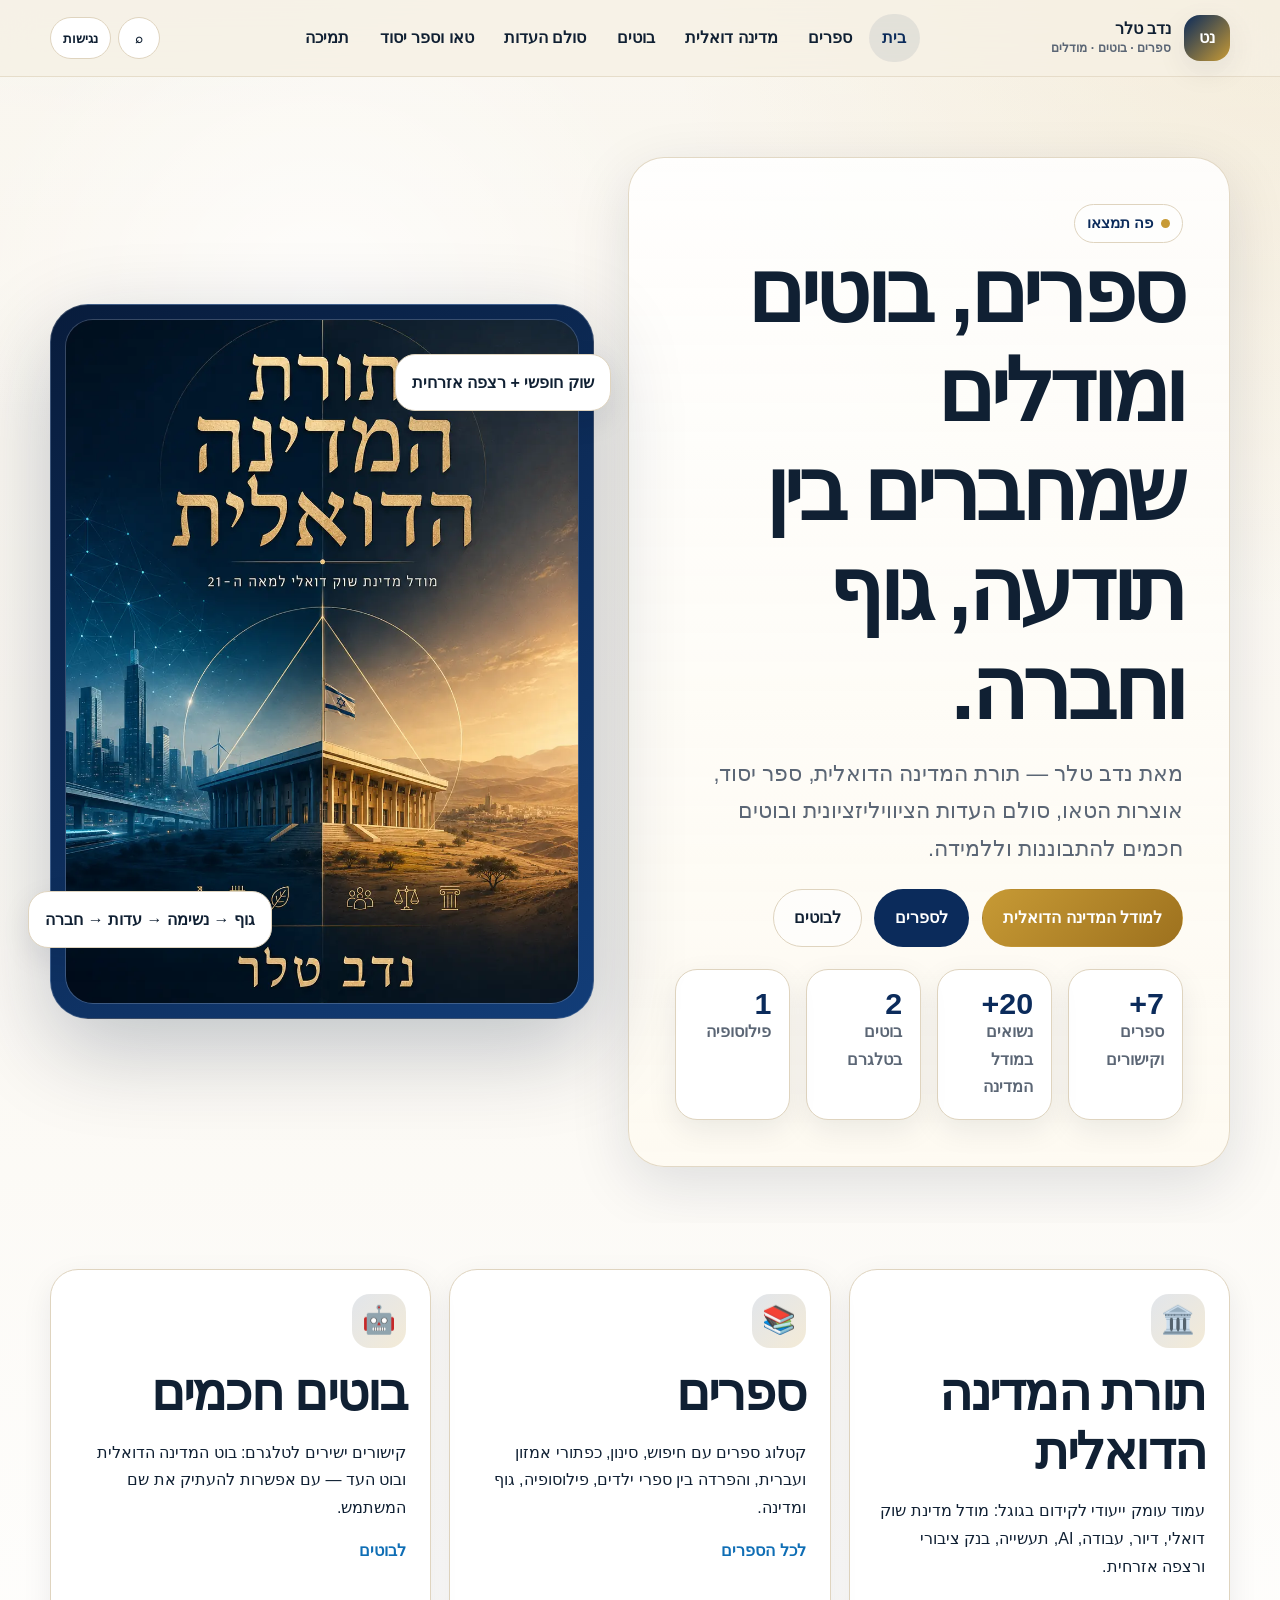
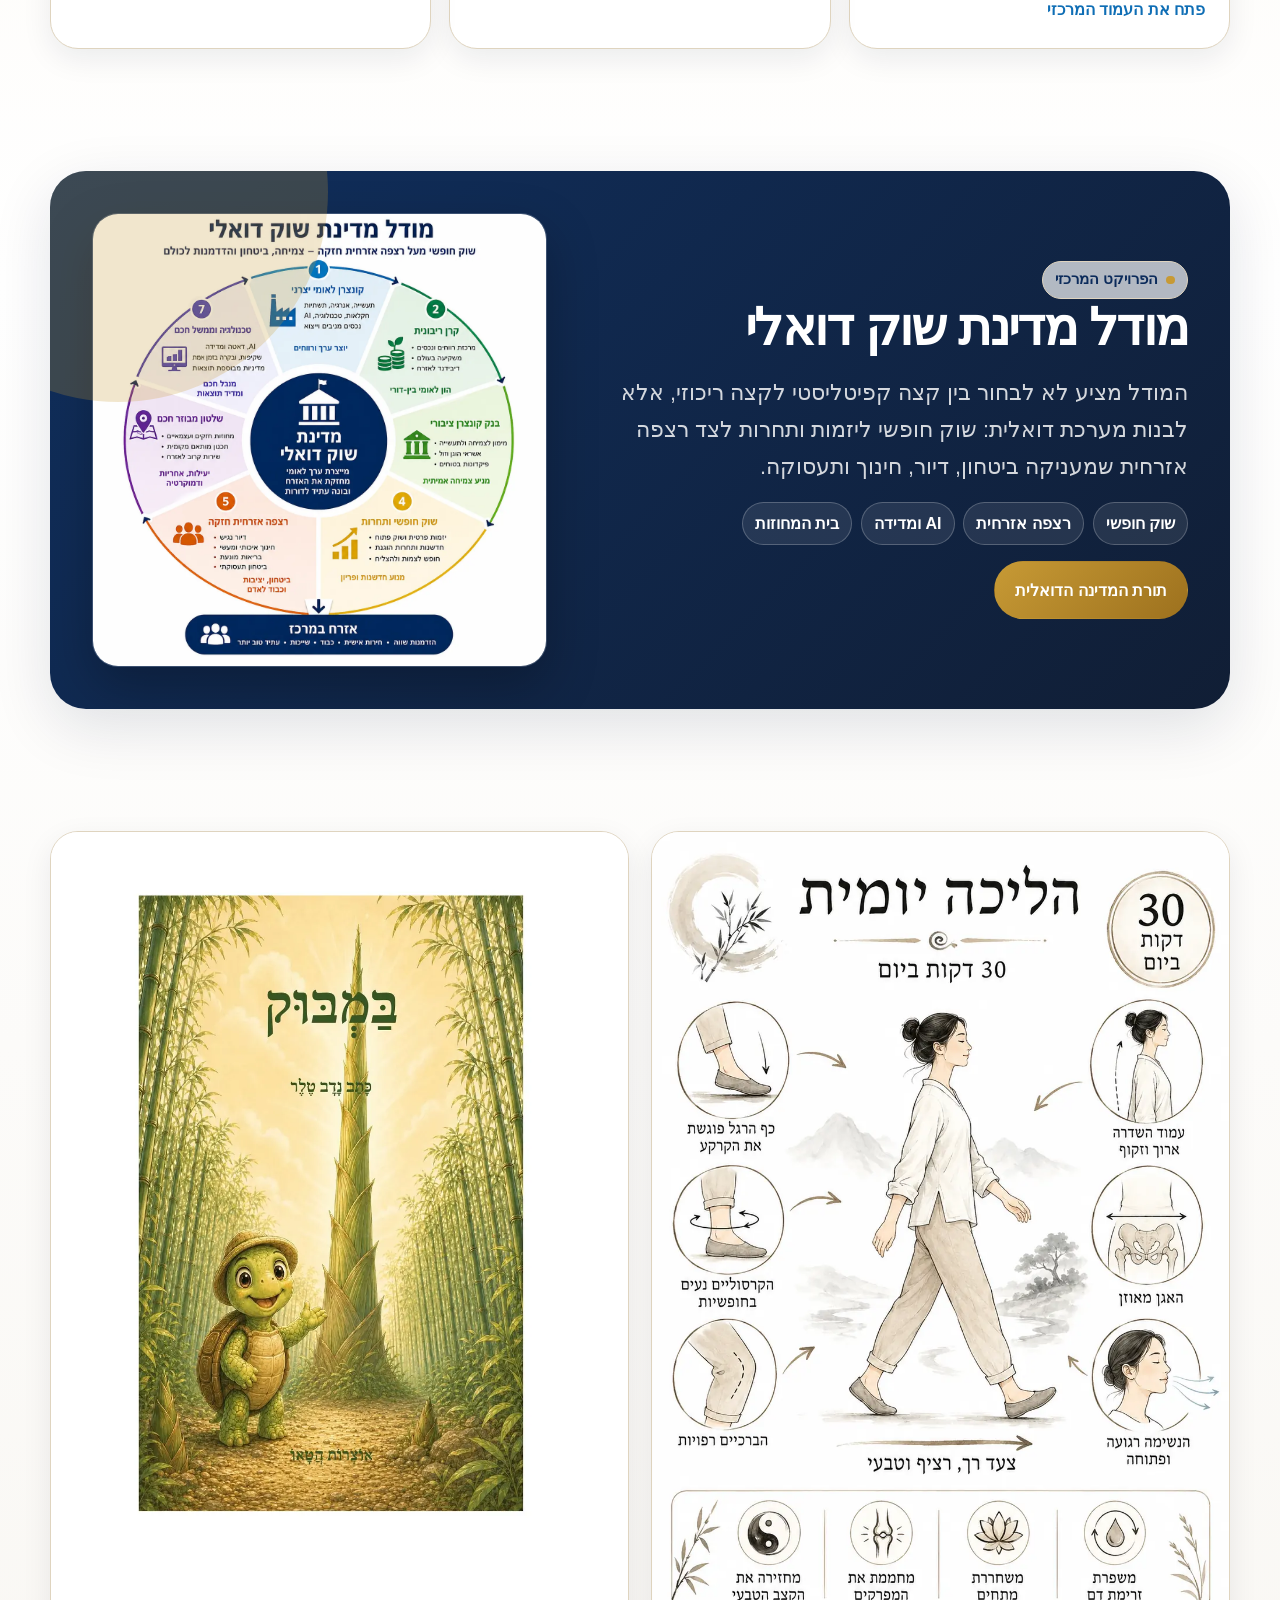
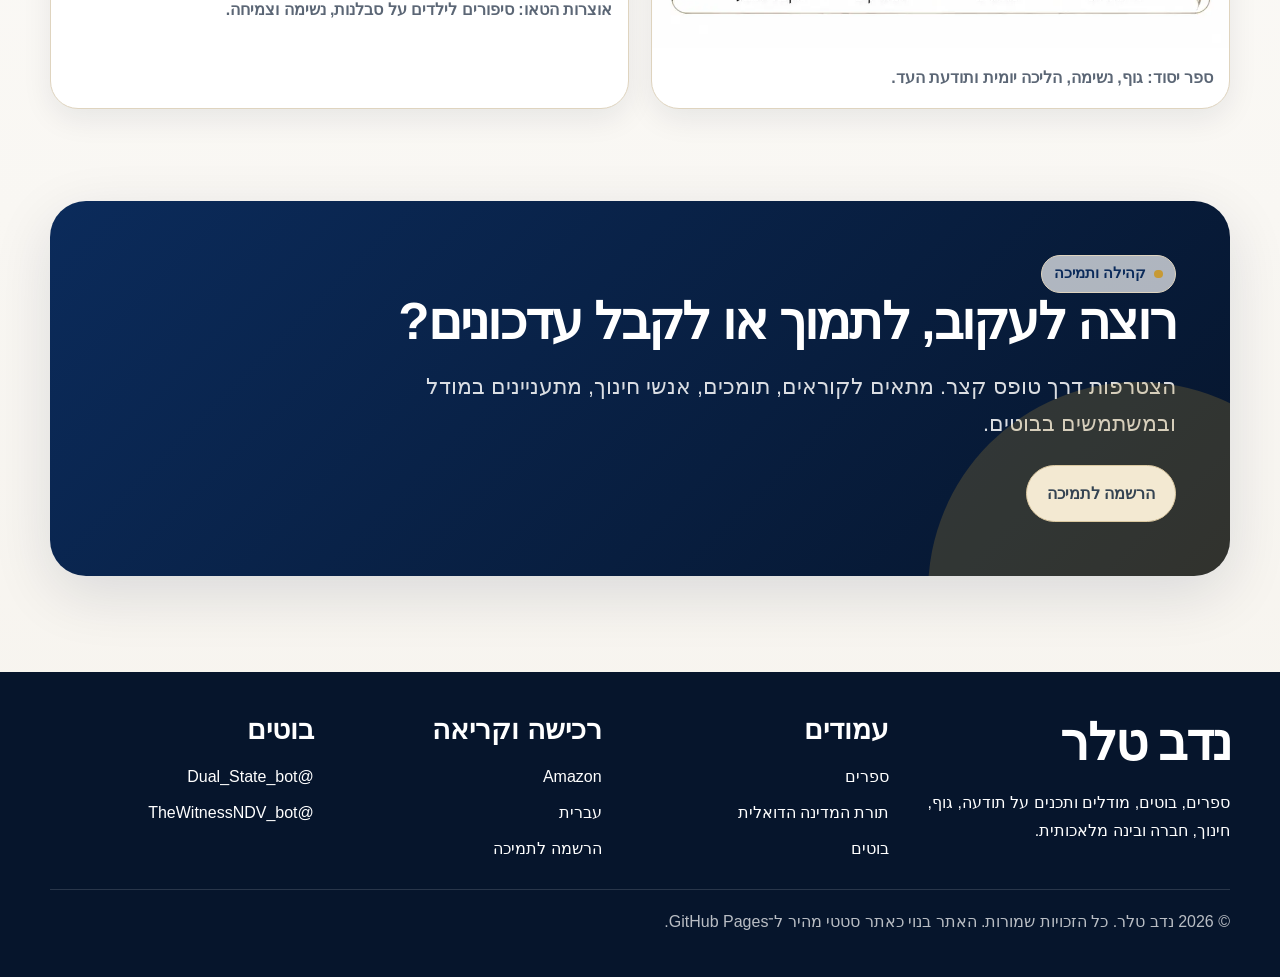
==== commit dad6d86c: "Add files via upload" ====
--- a/index.html
+++ b/index.html
@@ -67,7 +67,7 @@
     <section class="hero">
       <div class="container hero-grid">
         <div class="hero-card">
-          <span class="eyebrow">מרכז היצירה הרשמי</span>
+          <span class="eyebrow">פה תמצאו</span>
           <h1>ספרים, בוטים ומודלים שמחברים בין תודעה, גוף וחברה.</h1>
           <p class="lead">מאת נדב טלר — תורת המדינה הדואלית, ספר יסוד, אוצרות הטאו, סולם העדות הציוויליזציונית ובוטים חכמים להתבוננות וללמידה.</p>
           <div class="hero-actions">
@@ -77,9 +77,9 @@
           </div>
           <div class="stat-strip" aria-label="נתוני האתר">
             <div class="stat"><strong>7+</strong><span>ספרים וקישורים</span></div>
+            <div class="stat"><strong>20+</strong><span>נשואים במודל המדינה</span></div>
             <div class="stat"><strong>2</strong><span>בוטים בטלגרם</span></div>
-            <div class="stat"><strong>SEO</strong><span>עמוד עומק למודל</span></div>
-            <div class="stat"><strong>RTL</strong><span>עברית ונגישות</span></div>
+            <div class="stat"><strong>1</strong><span>פילוסופיה</span></div>
           </div>
         </div>
         <div class="hero-visual" aria-label="תצוגת כריכת תורת המדינה הדואלית">
@@ -105,7 +105,7 @@
           <h2>מודל מדינת שוק דואלי</h2>
           <p class="lead">המודל מציע לא לבחור בין קצה קפיטליסטי לקצה ריכוזי, אלא לבנות מערכת דואלית: שוק חופשי ליזמות ותחרות לצד רצפה אזרחית שמעניקה ביטחון, דיור, חינוך ותעסוקה.</p>
           <div class="pill-list"><span class="pill">שוק חופשי</span><span class="pill">רצפה אזרחית</span><span class="pill">AI ומדידה</span><span class="pill">בית המחוזות</span></div>
-          <a class="btn gold" href="dual-state.html">קרא את עמוד ה־SEO</a>
+          <a class="btn gold" href="dual-state.html">תורת המדינה הדואלית</a>
         </div>
         <img src="assets/img/dual-state-wheel.webp" width="1254" height="1254" loading="lazy" decoding="async" alt="דיאגרמת מודל מדינת שוק דואלי">
       </div>
@@ -123,7 +123,7 @@
         <span class="eyebrow">קהילה ותמיכה</span>
         <h2>רוצה לעקוב, לתמוך או לקבל עדכונים?</h2>
         <p class="lead">הצטרפות דרך טופס קצר. מתאים לקוראים, תומכים, אנשי חינוך, מתעניינים במודל ובמשתמשים בבוטים.</p>
-        <a class="btn light" href="https://forms.gle/Pm6Scd9xNanFKUUW9" target="_blank" rel="noopener">הרשמה לתמיכה</a>
+        <div class="hero-actions"><a class="btn light" href="https://forms.gle/Pm6Scd9xNanFKUUW9" target="_blank" rel="noopener">הרשמה לתמיכה</a></div>
       </div>
     </section>
   </main>
@@ -132,7 +132,7 @@
     <div class="container footer-grid">
       <div>
         <h2>נדב טלר</h2>
-        <p>מרכז רשמי לספרים, בוטים, מודלים ותכנים על תודעה, גוף, חינוך, חברה ובינה מלאכותית.</p>
+        <p>ספרים, בוטים, מודלים ותכנים על תודעה, גוף, חינוך, חברה ובינה מלאכותית.</p>
       </div>
       <div><h3>עמודים</h3><div class="footer-links"><a href="books.html">ספרים</a><a href="dual-state.html">תורת המדינה הדואלית</a><a href="bots.html">בוטים</a></div></div>
       <div><h3>רכישה וקריאה</h3><div class="footer-links"><a href="https://www.amazon.com/dp/B0H24NQLD6" target="_blank" rel="noopener">Amazon</a><a href="https://www.e-vrit.co.il/Author/19479/%D7%A0%D7%93%D7%91_%D7%98%D7%9C%D7%A8" target="_blank" rel="noopener">עברית</a><a href="support.html">הרשמה לתמיכה</a></div></div>
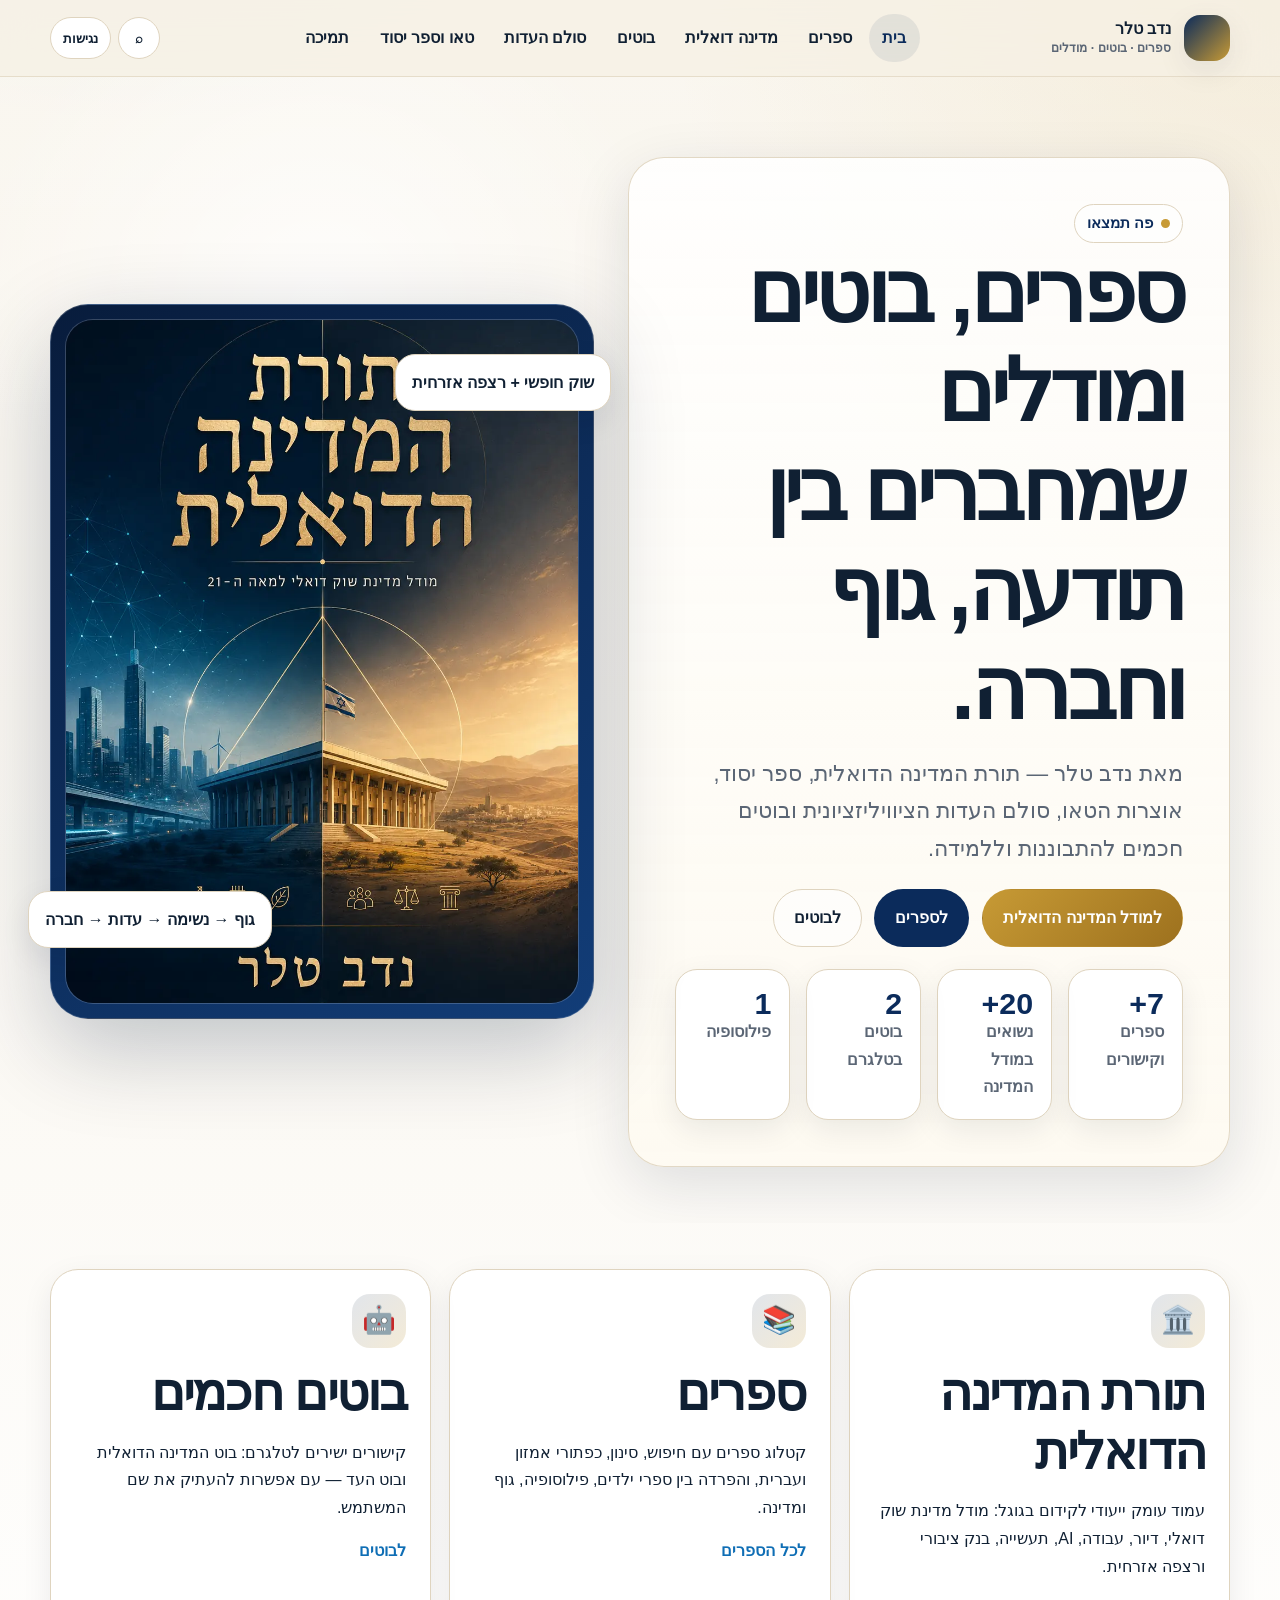
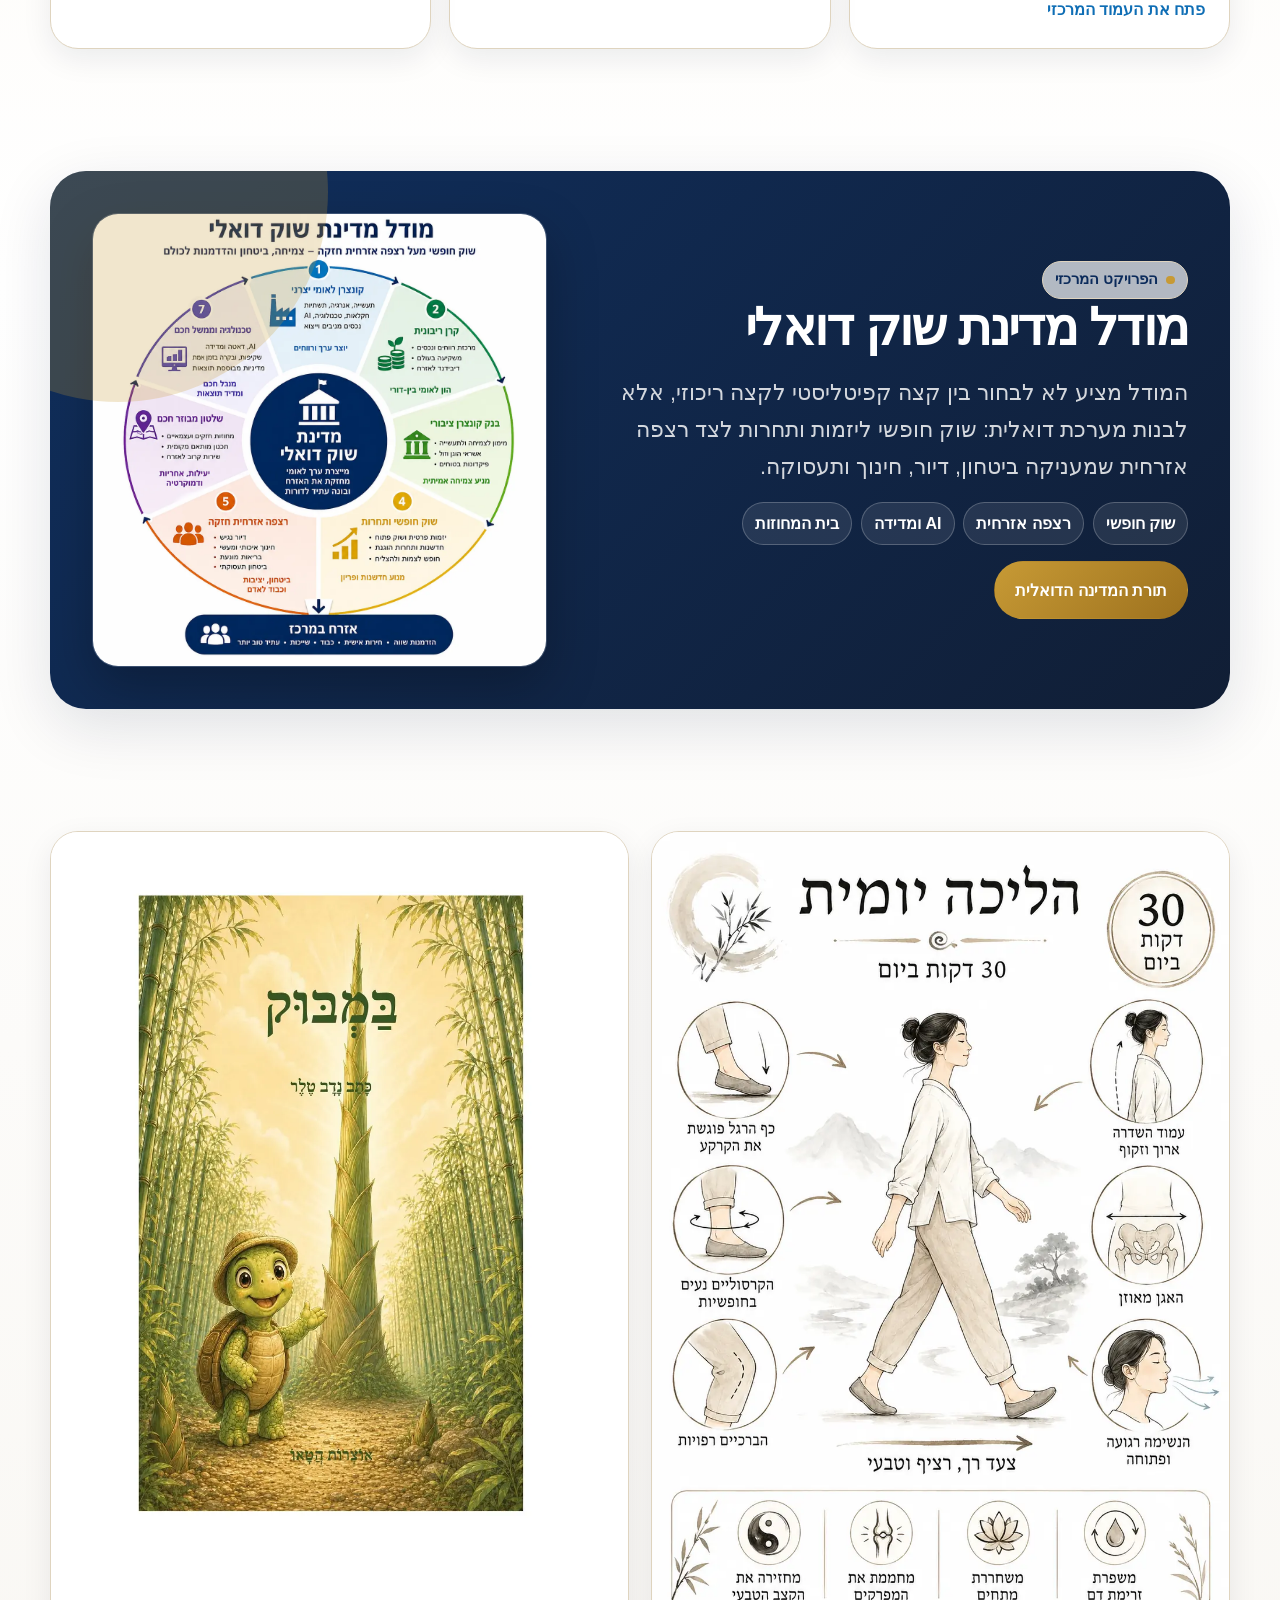
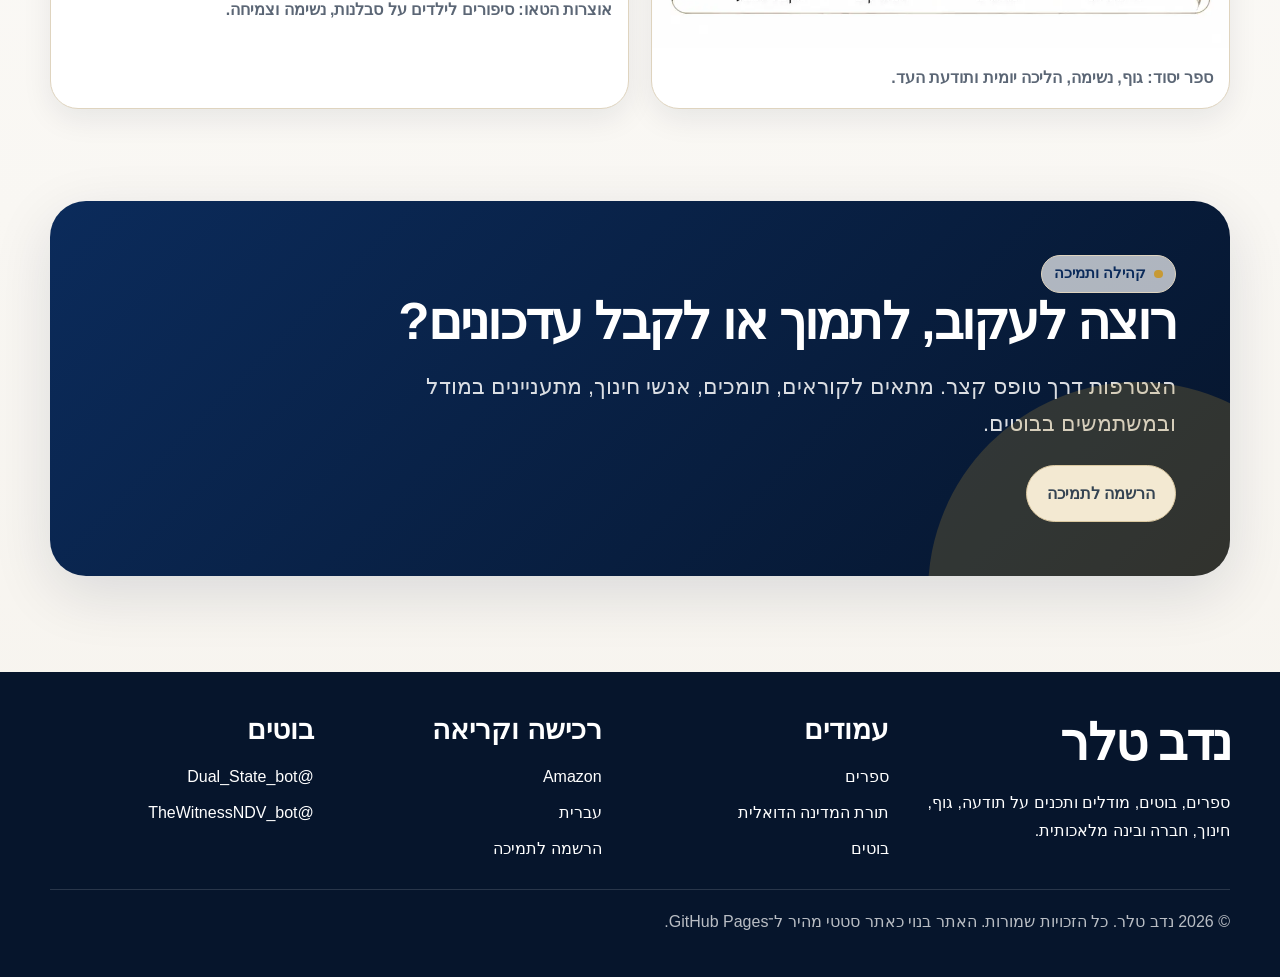
==== commit b42f07fb: "Update index.html" ====
--- a/index.html
+++ b/index.html
@@ -35,7 +35,9 @@
   <header class="site-header" role="banner">
     <div class="container header-inner">
       <a class="brand" href="index.html" aria-label="דף הבית של נדב טלר">
-        <span class="brand-mark" aria-hidden="true">נט</span>
+                <span class="brand-mark logo-mark" aria-hidden="true">
+                  <img src="assets/img/logo.webp" alt="">
+                </span>
         <span class="brand-name">נדב טלר<small>ספרים · בוטים · מודלים</small></span>
       </a>
       <nav class="main-nav" data-main-nav aria-label="ניווט ראשי"><a href="index.html">בית</a><a href="books.html">ספרים</a><a href="dual-state.html">מדינה דואלית</a><a href="bots.html">בוטים</a><a href="witness.html">סולם העדות</a><a href="tao.html">טאו וספר יסוד</a><a href="support.html">תמיכה</a></nav>
@@ -143,4 +145,4 @@
   <div class="lightbox" aria-label="תצוגת תמונה מוגדלת"><button type="button">סגירה</button><img alt=""></div>
   <script src="assets/js/app.js" defer></script>
 </body>
-</html>+</html>
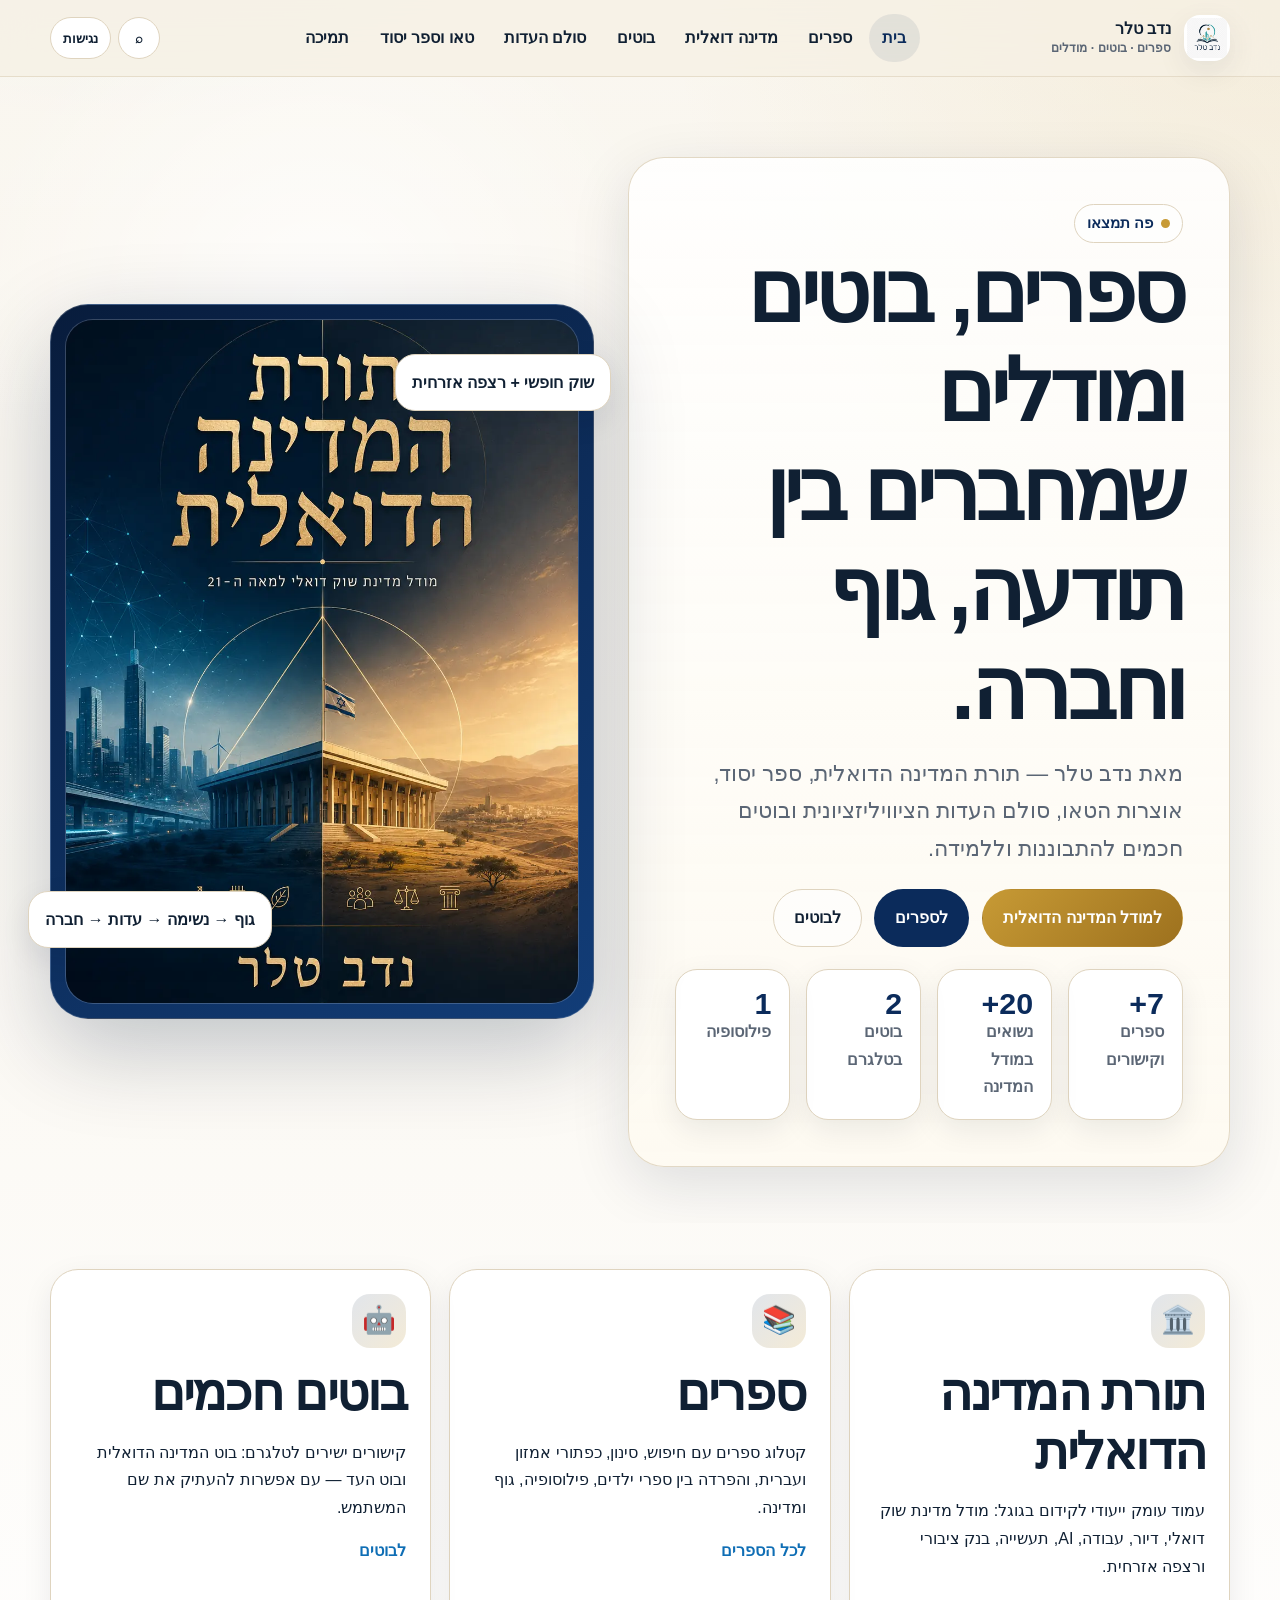
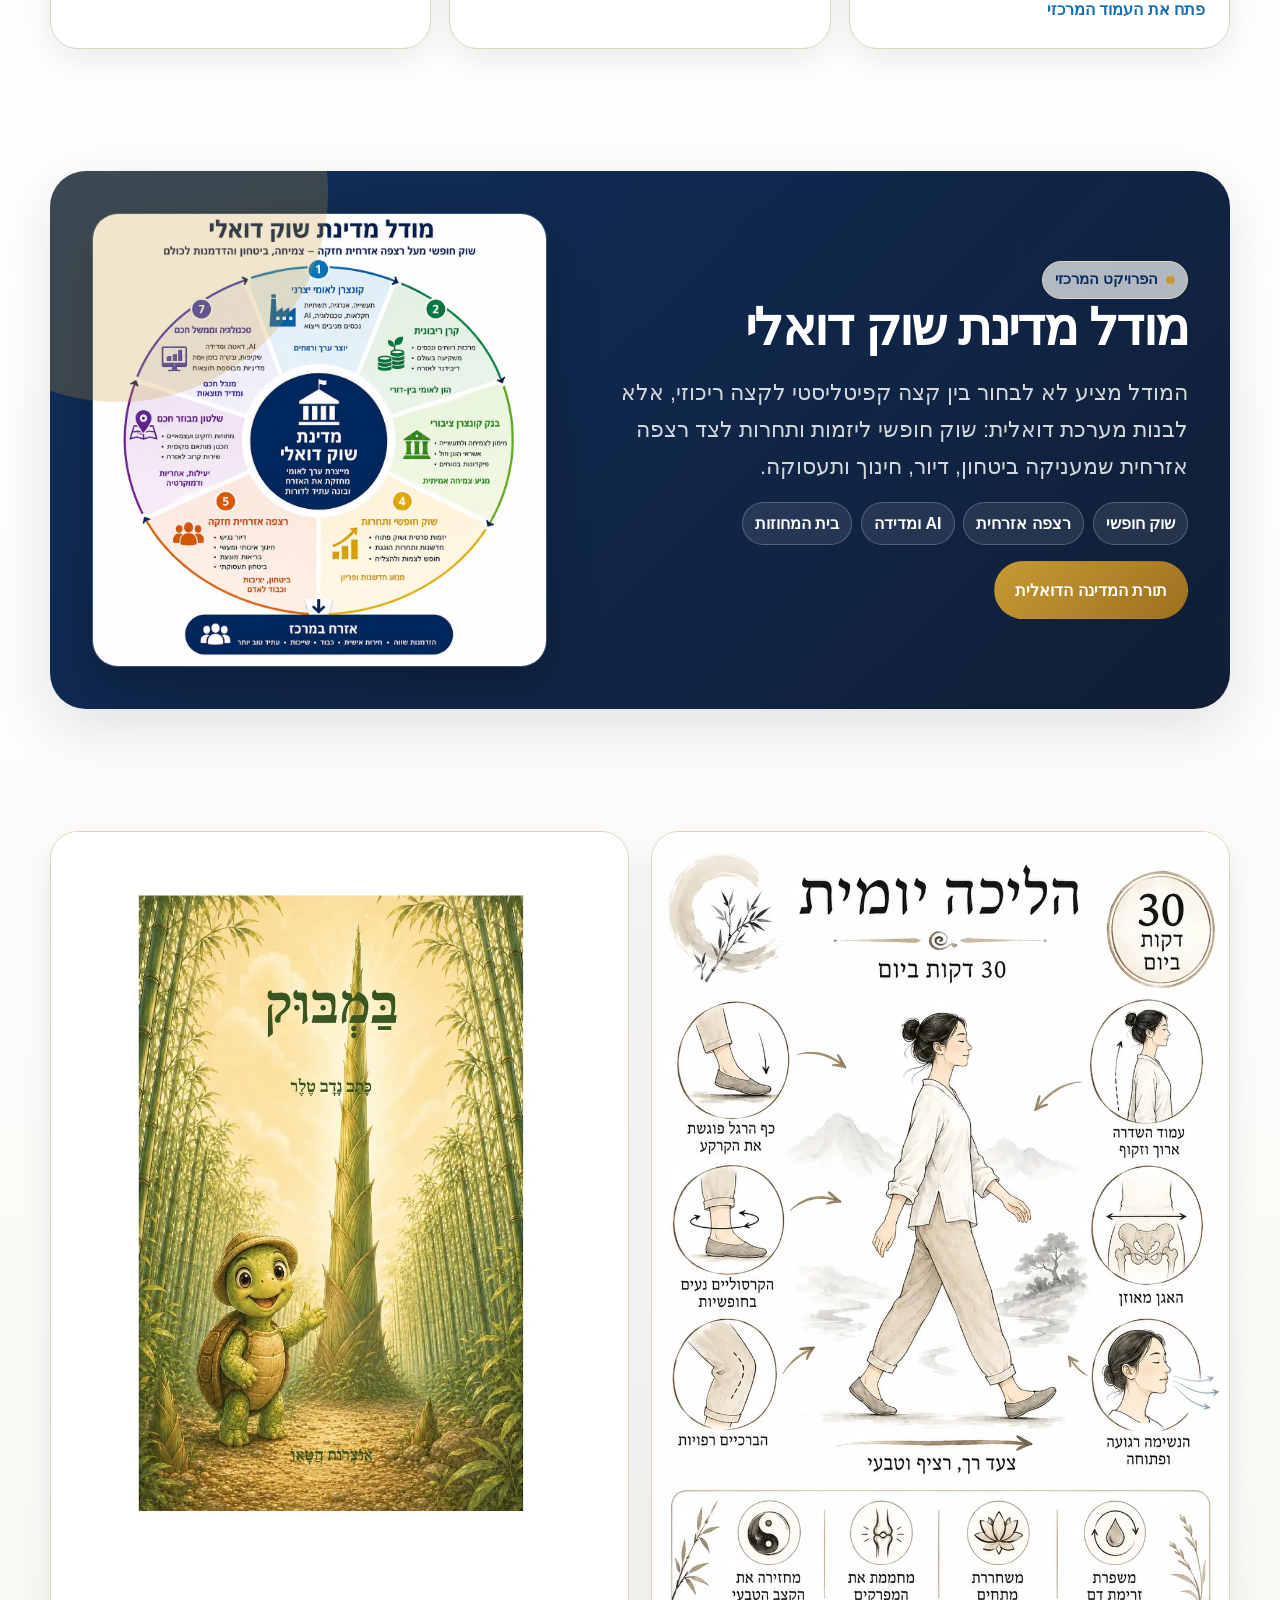
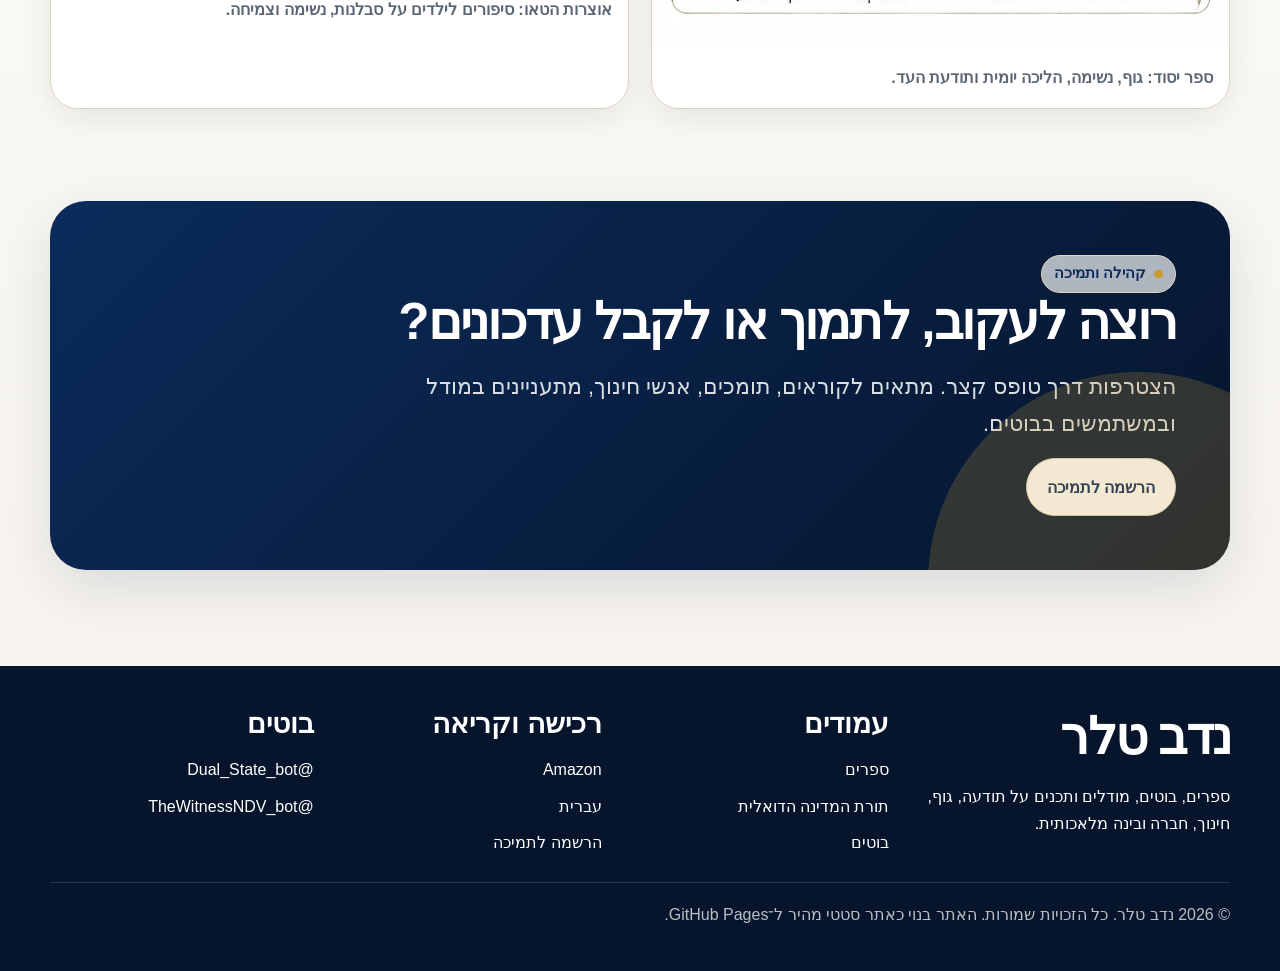
==== commit eb3eb434: "Update index.html" ====
--- a/index.html
+++ b/index.html
@@ -125,7 +125,7 @@
         <span class="eyebrow">קהילה ותמיכה</span>
         <h2>רוצה לעקוב, לתמוך או לקבל עדכונים?</h2>
         <p class="lead">הצטרפות דרך טופס קצר. מתאים לקוראים, תומכים, אנשי חינוך, מתעניינים במודל ובמשתמשים בבוטים.</p>
-        <div class="hero-actions"><a class="btn light" href="https://forms.gle/Pm6Scd9xNanFKUUW9" target="_blank" rel="noopener">הרשמה לתמיכה</a></div>
+        <a class="btn light" href="https://forms.gle/Pm6Scd9xNanFKUUW9" target="_blank" rel="noopener">הרשמה לתמיכה</a>
       </div>
     </section>
   </main>
--- a/assets/css/style.css
+++ b/assets/css/style.css
@@ -57,3 +57,15 @@
 @media (max-width:980px){.main-nav{position:fixed;top:76px;right:16px;left:16px;display:none;flex-direction:column;align-items:stretch;background:var(--surface);border:1px solid var(--line);border-radius:24px;padding:12px;box-shadow:var(--shadow)}.main-nav.open{display:flex}.main-nav a{display:block}.nav-toggle{display:inline-flex}.hero-grid,.feature-grid,.cards-2,.content-layout,.bot-card{grid-template-columns:1fr}.toc{position:relative;top:auto}.app-grid,.book-grid,.gallery{grid-template-columns:repeat(2,1fr)}.stat-strip{grid-template-columns:repeat(2,1fr)}.floating-chip{position:relative;display:inline-flex;margin:.5rem}.chip-a,.chip-b{top:auto;right:auto;left:auto;bottom:auto}.footer-grid{grid-template-columns:1fr 1fr}.hero{padding-top:46px}}
 @media (max-width:640px){.container,.narrow{width:min(100% - 22px,var(--max))}.header-inner{height:68px}.brand-name small{display:none}.hero-card,.feature,.cta-band{border-radius:26px}.app-grid,.book-grid,.gallery,.footer-grid{grid-template-columns:1fr}.hero-actions .btn{width:100%}.stat-strip{grid-template-columns:1fr}.section{padding:52px 0}.filters input,.filters select{width:100%}.access-panel{top:78px}.search-panel{padding-top:78px}.site-header{top:0}.main-nav{top:68px}}
 @media (prefers-reduced-motion:reduce){*,*::before,*::after{animation-duration:.001ms!important;animation-iteration-count:1!important;scroll-behavior:auto!important;transition-duration:.001ms!important}}
+.logo-mark {
+  overflow: hidden;
+  background: #fff;
+  padding: 3px;
+}
+
+.logo-mark img {
+  width: 100%;
+  height: 100%;
+  object-fit: contain;
+  display: block;
+}
--- a/assets/css/style.css
+++ b/assets/css/style.css
@@ -57,3 +57,15 @@
 @media (max-width:980px){.main-nav{position:fixed;top:76px;right:16px;left:16px;display:none;flex-direction:column;align-items:stretch;background:var(--surface);border:1px solid var(--line);border-radius:24px;padding:12px;box-shadow:var(--shadow)}.main-nav.open{display:flex}.main-nav a{display:block}.nav-toggle{display:inline-flex}.hero-grid,.feature-grid,.cards-2,.content-layout,.bot-card{grid-template-columns:1fr}.toc{position:relative;top:auto}.app-grid,.book-grid,.gallery{grid-template-columns:repeat(2,1fr)}.stat-strip{grid-template-columns:repeat(2,1fr)}.floating-chip{position:relative;display:inline-flex;margin:.5rem}.chip-a,.chip-b{top:auto;right:auto;left:auto;bottom:auto}.footer-grid{grid-template-columns:1fr 1fr}.hero{padding-top:46px}}
 @media (max-width:640px){.container,.narrow{width:min(100% - 22px,var(--max))}.header-inner{height:68px}.brand-name small{display:none}.hero-card,.feature,.cta-band{border-radius:26px}.app-grid,.book-grid,.gallery,.footer-grid{grid-template-columns:1fr}.hero-actions .btn{width:100%}.stat-strip{grid-template-columns:1fr}.section{padding:52px 0}.filters input,.filters select{width:100%}.access-panel{top:78px}.search-panel{padding-top:78px}.site-header{top:0}.main-nav{top:68px}}
 @media (prefers-reduced-motion:reduce){*,*::before,*::after{animation-duration:.001ms!important;animation-iteration-count:1!important;scroll-behavior:auto!important;transition-duration:.001ms!important}}
+.logo-mark {
+  overflow: hidden;
+  background: #fff;
+  padding: 3px;
+}
+
+.logo-mark img {
+  width: 100%;
+  height: 100%;
+  object-fit: contain;
+  display: block;
+}
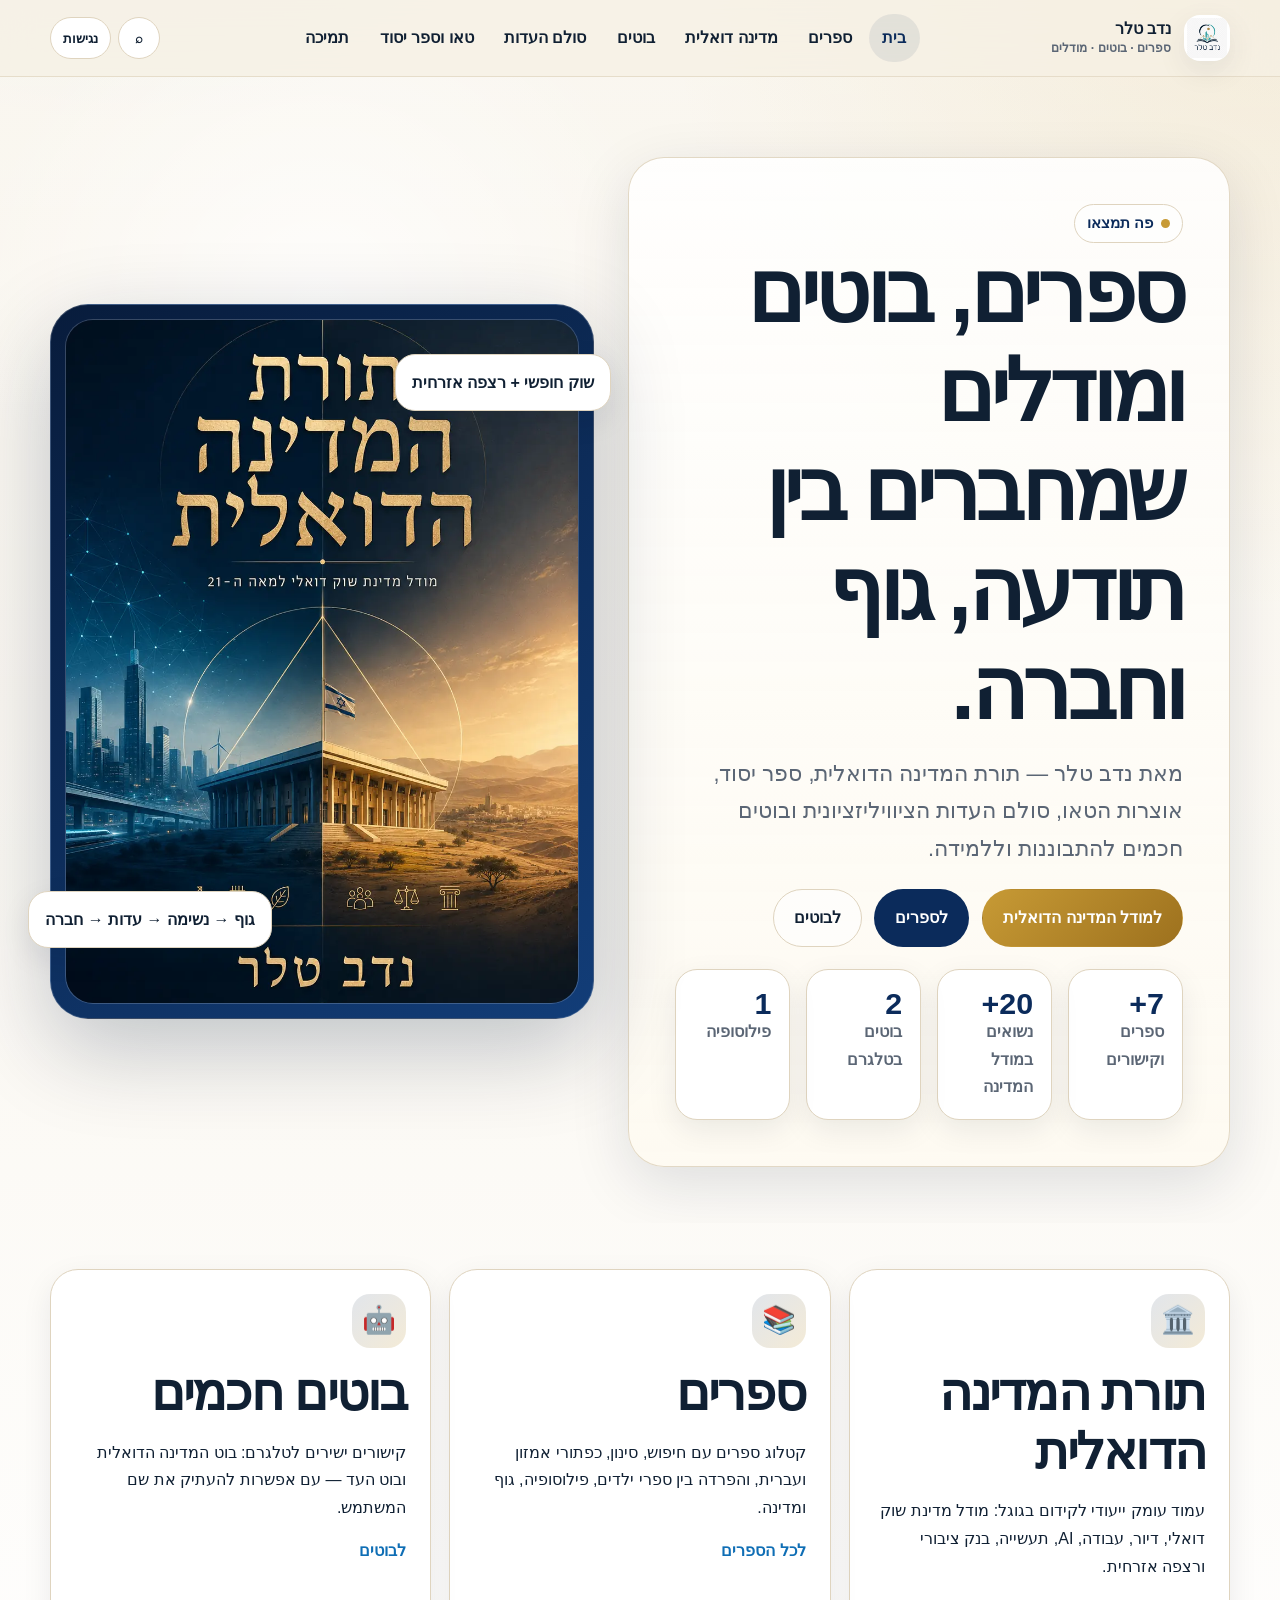
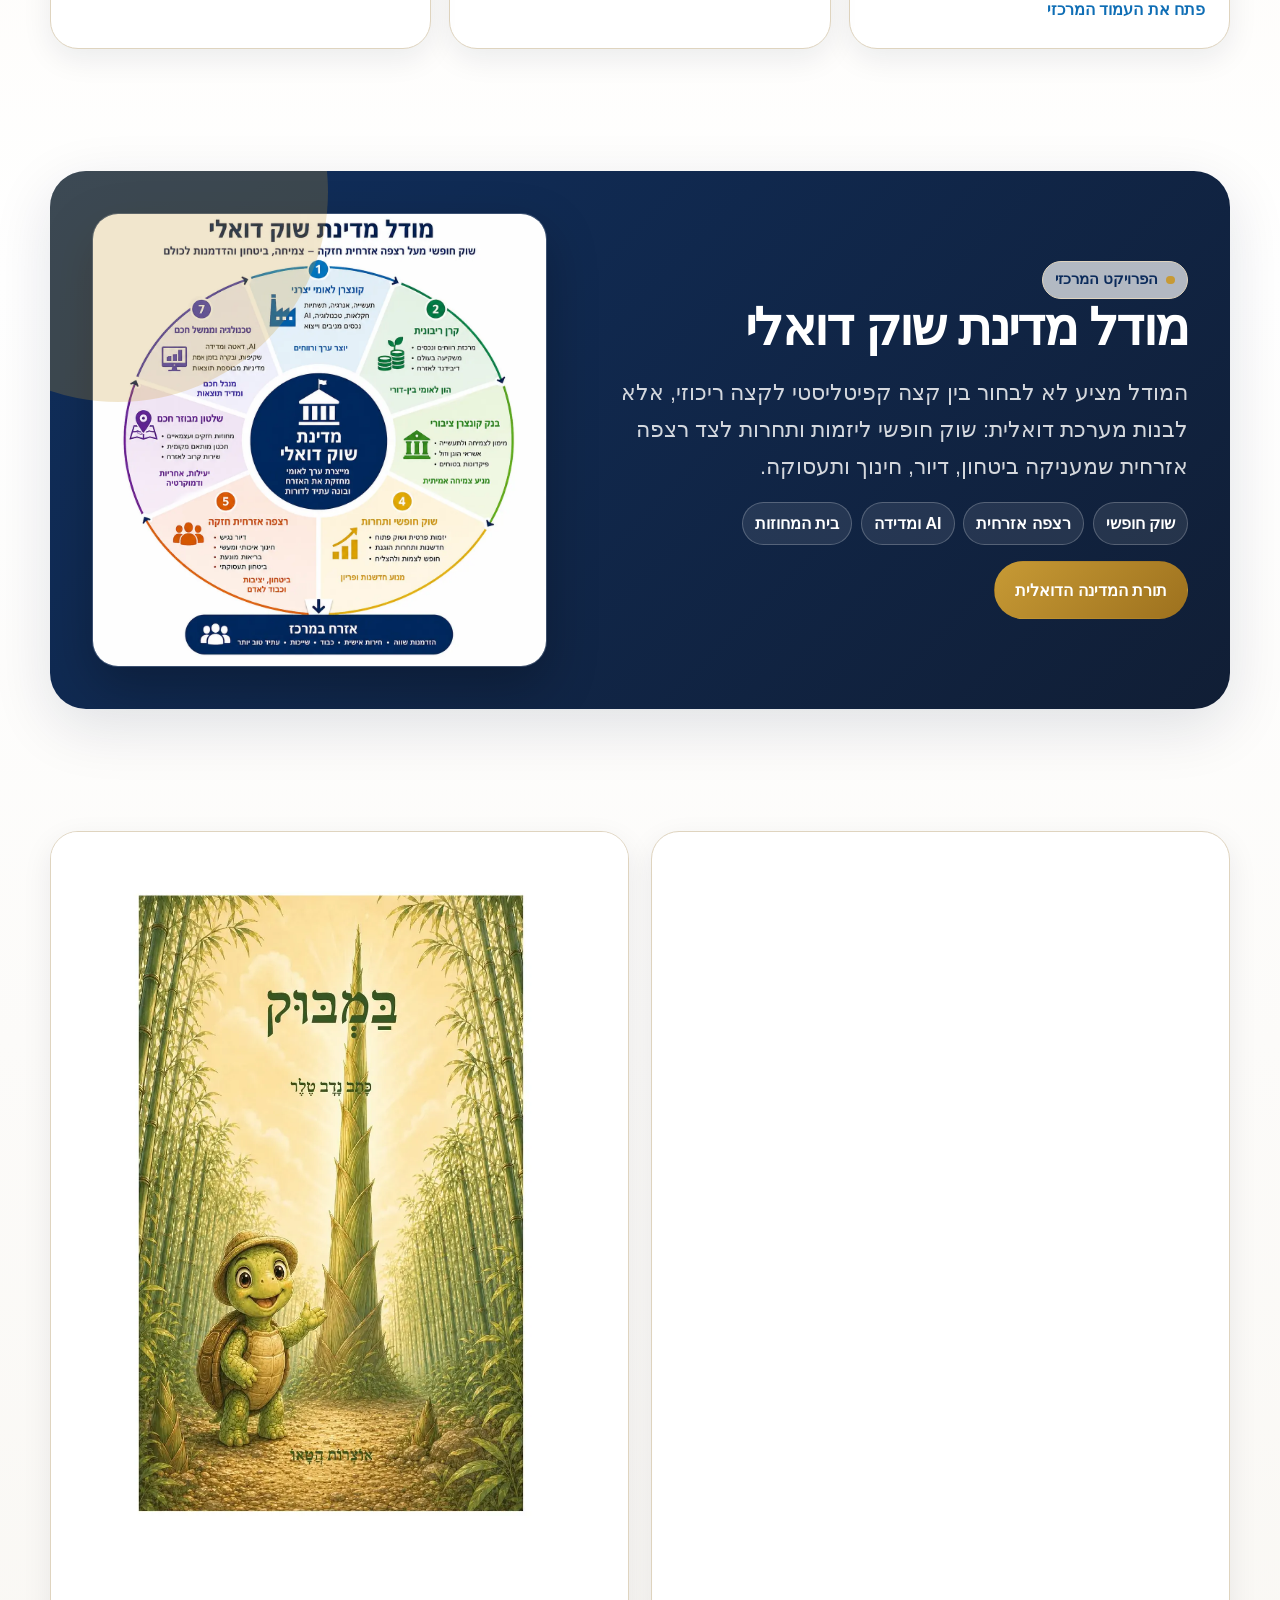
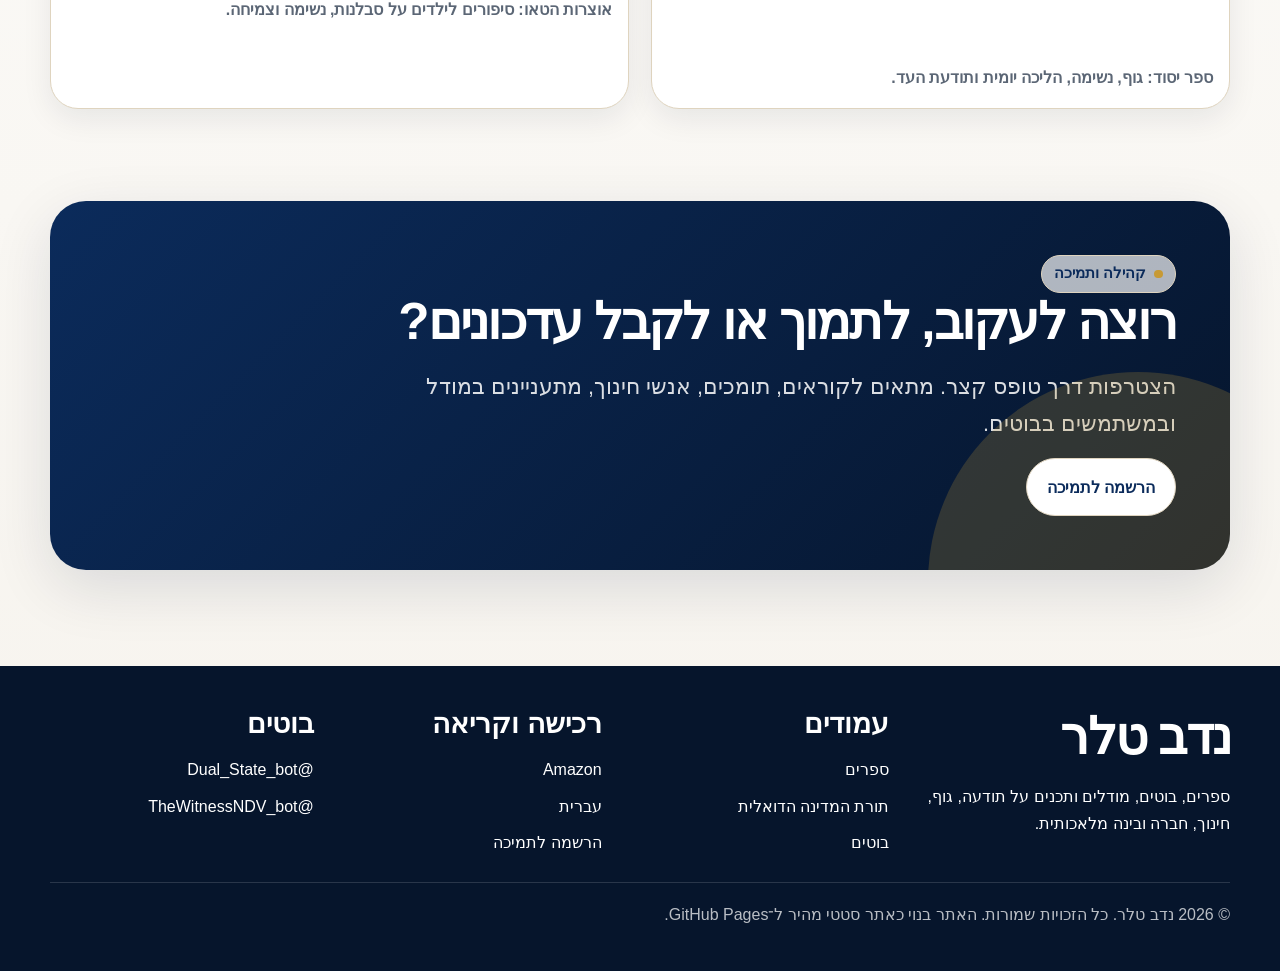
==== commit ebcdc6be: "Update index.html" ====
--- a/index.html
+++ b/index.html
@@ -125,7 +125,13 @@
         <span class="eyebrow">קהילה ותמיכה</span>
         <h2>רוצה לעקוב, לתמוך או לקבל עדכונים?</h2>
         <p class="lead">הצטרפות דרך טופס קצר. מתאים לקוראים, תומכים, אנשי חינוך, מתעניינים במודל ובמשתמשים בבוטים.</p>
-        <a class="btn light" href="https://forms.gle/Pm6Scd9xNanFKUUW9" target="_blank" rel="noopener">הרשמה לתמיכה</a>
+        <a class="btn light" 
+   href="https://forms.gle/Pm6Scd9xNanFKUUW9" 
+   target="_blank" 
+   rel="noopener"
+   style="position: relative; z-index: 20;">
+  הרשמה לתמיכה
+</a>
       </div>
     </section>
   </main>
